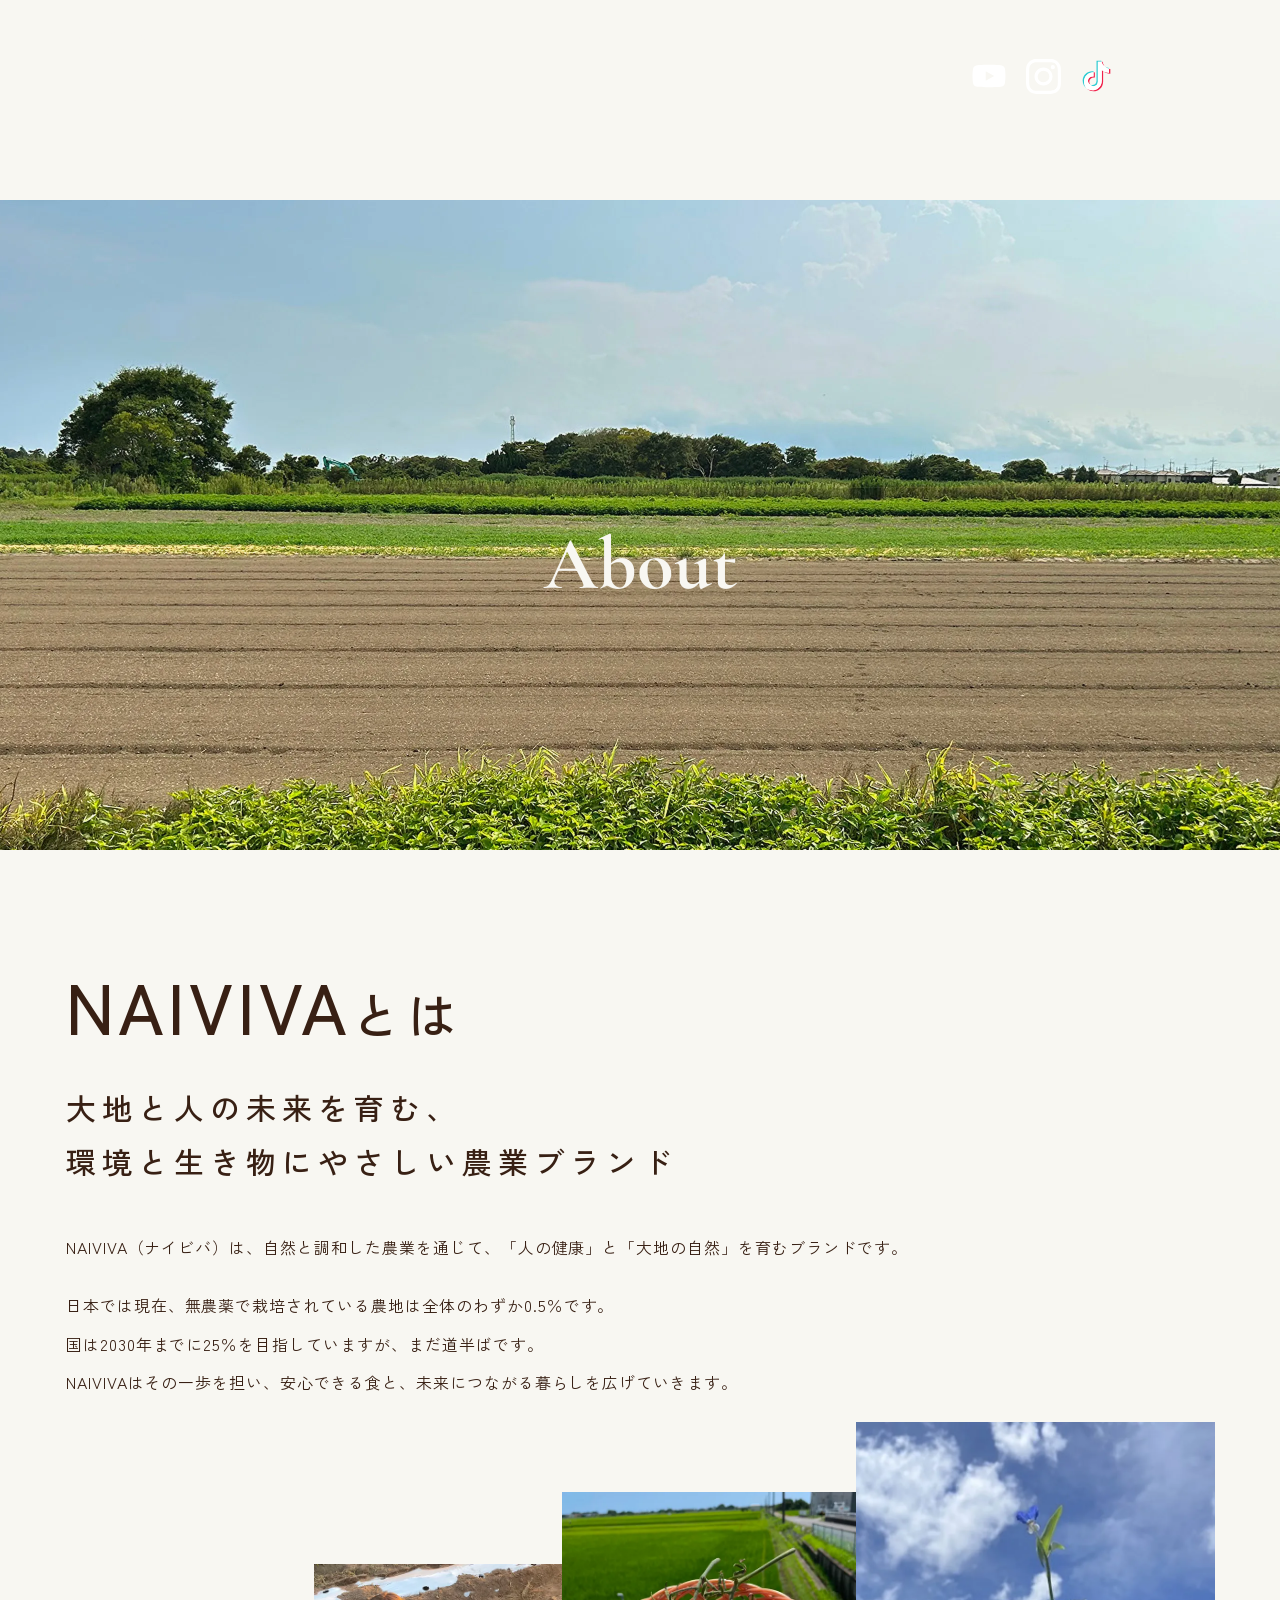
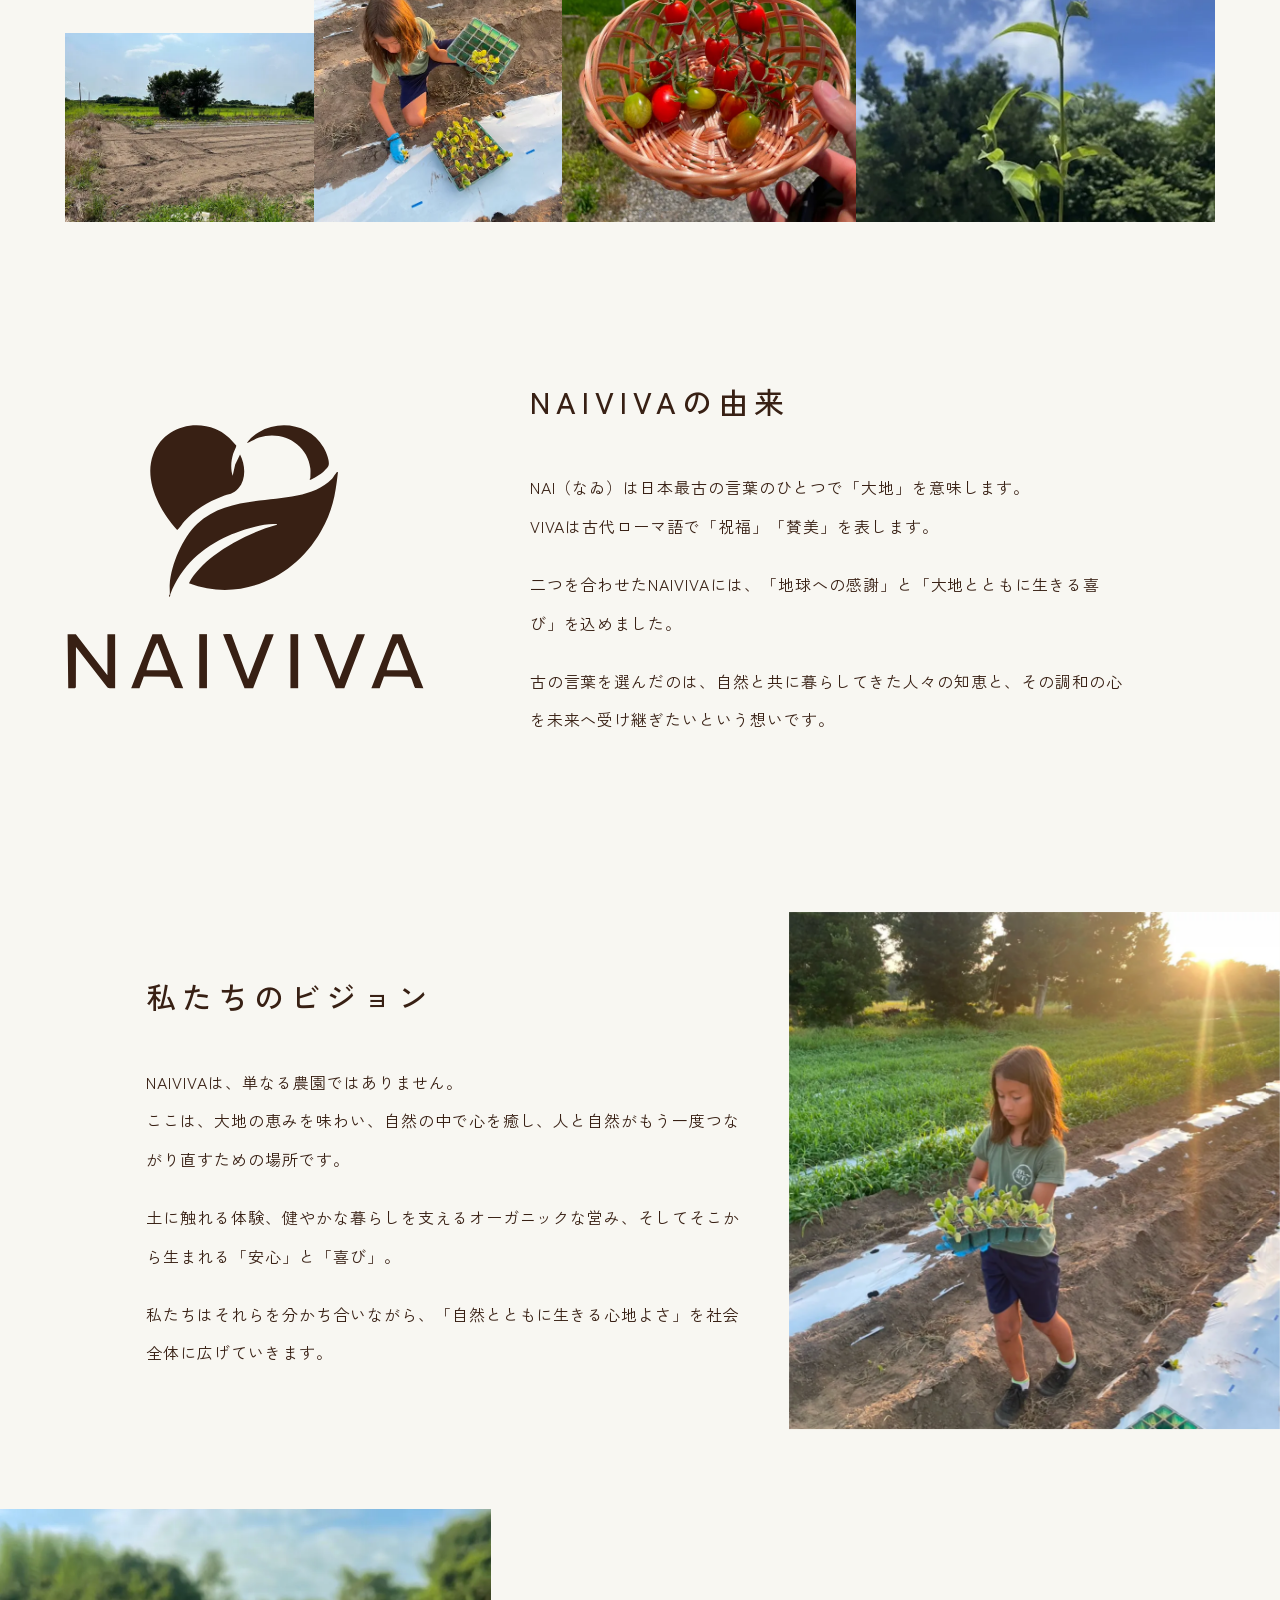
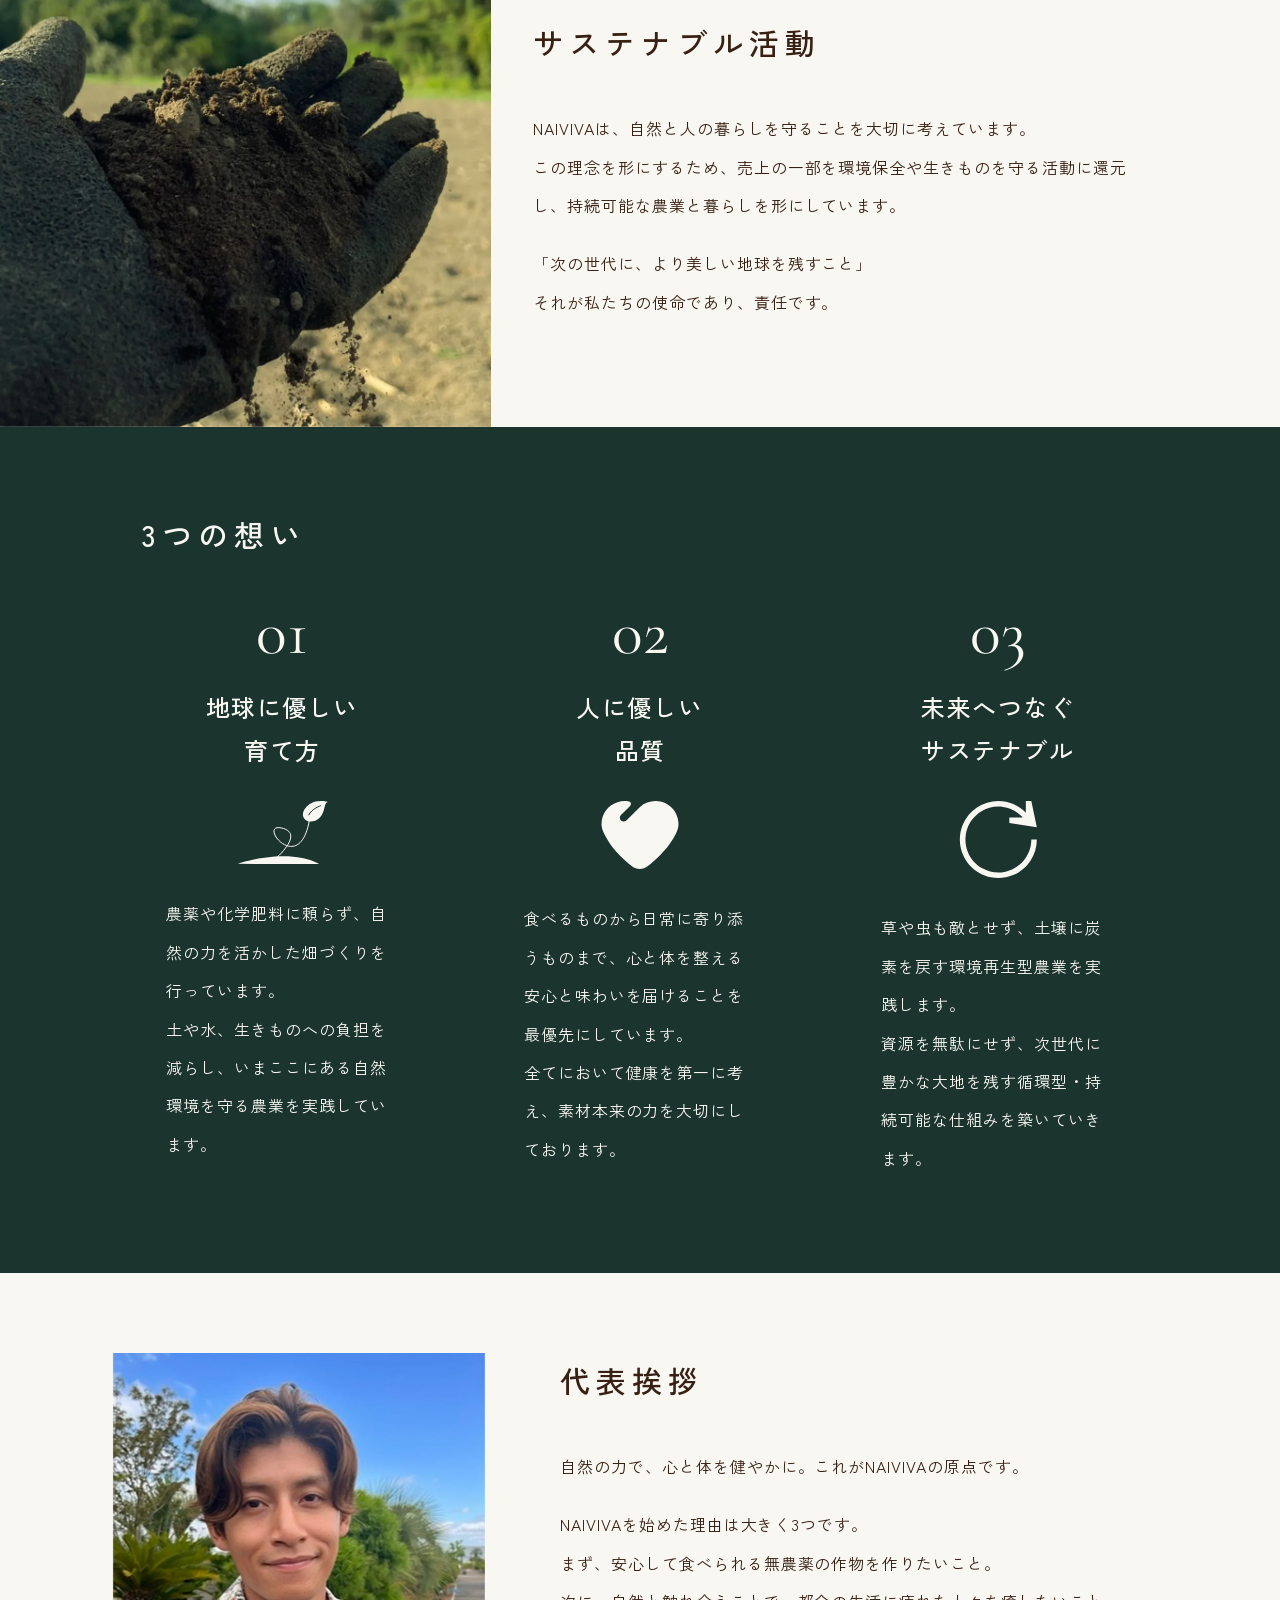
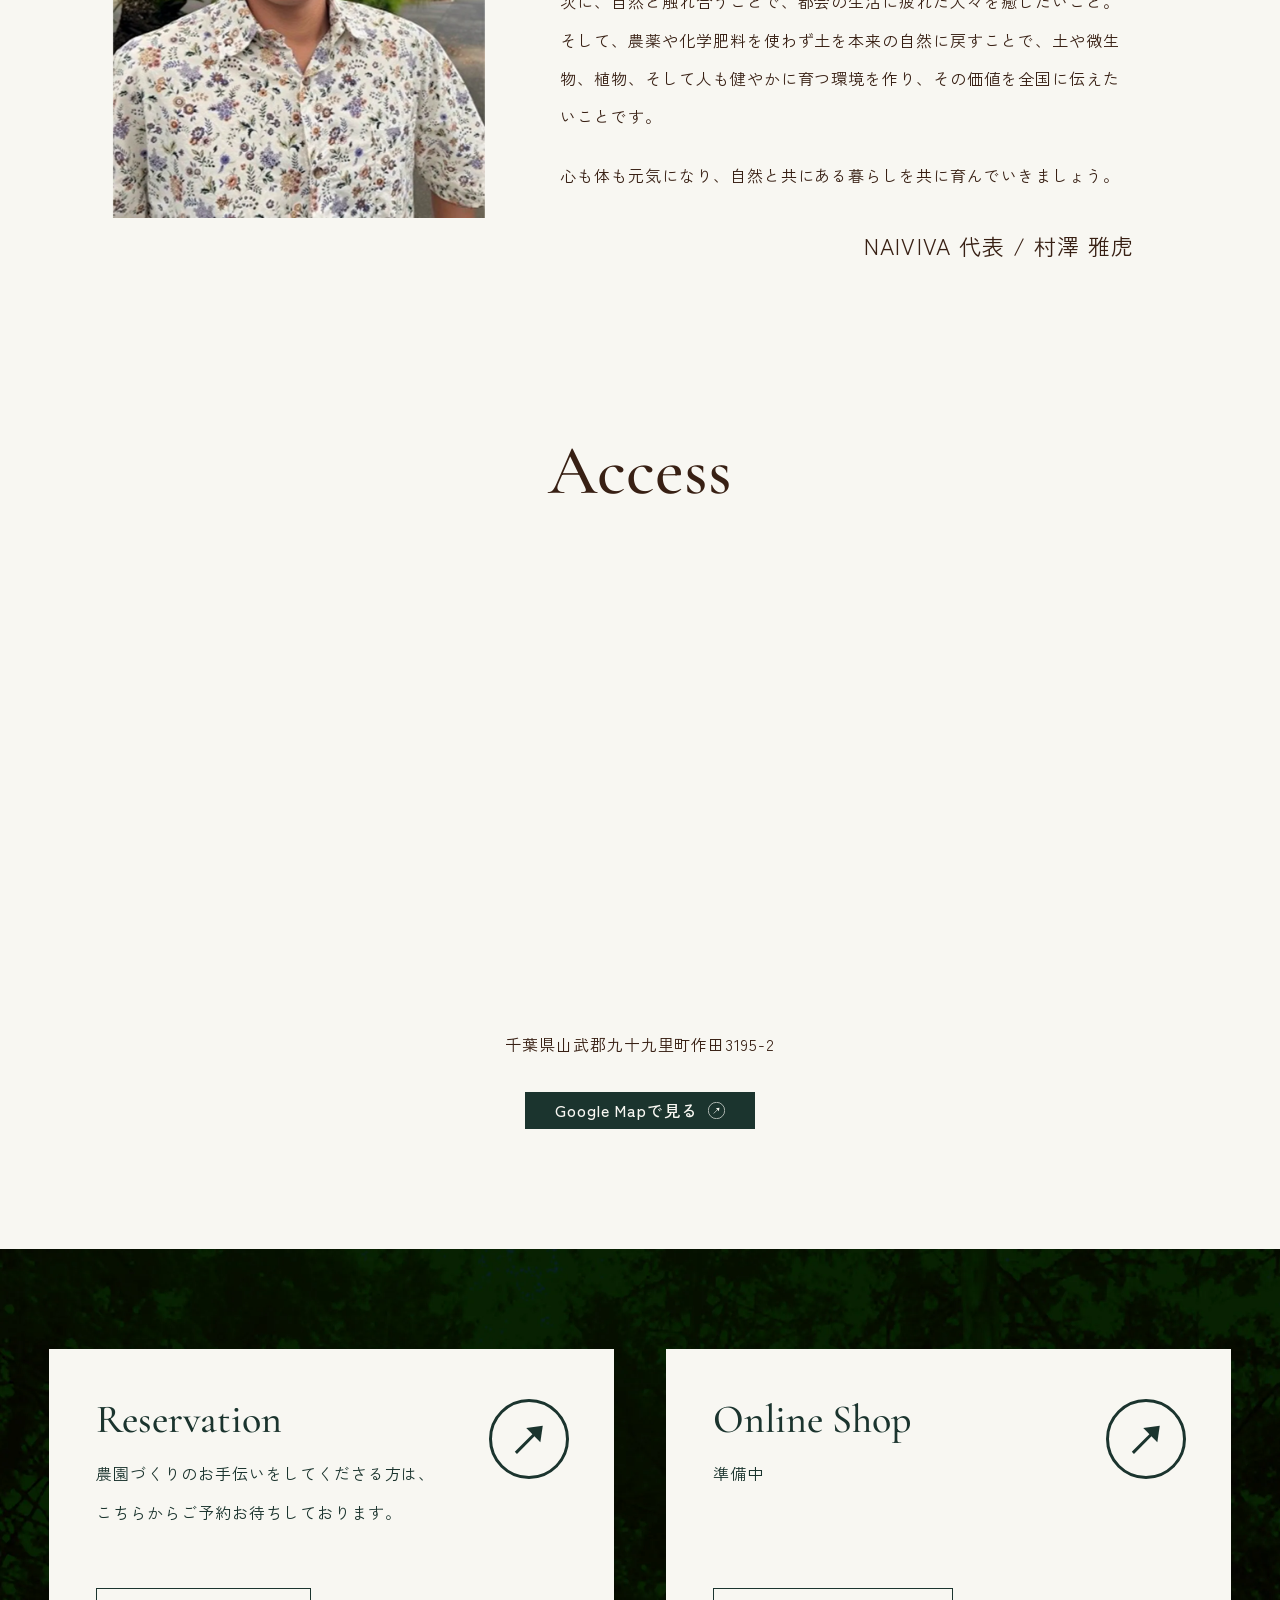
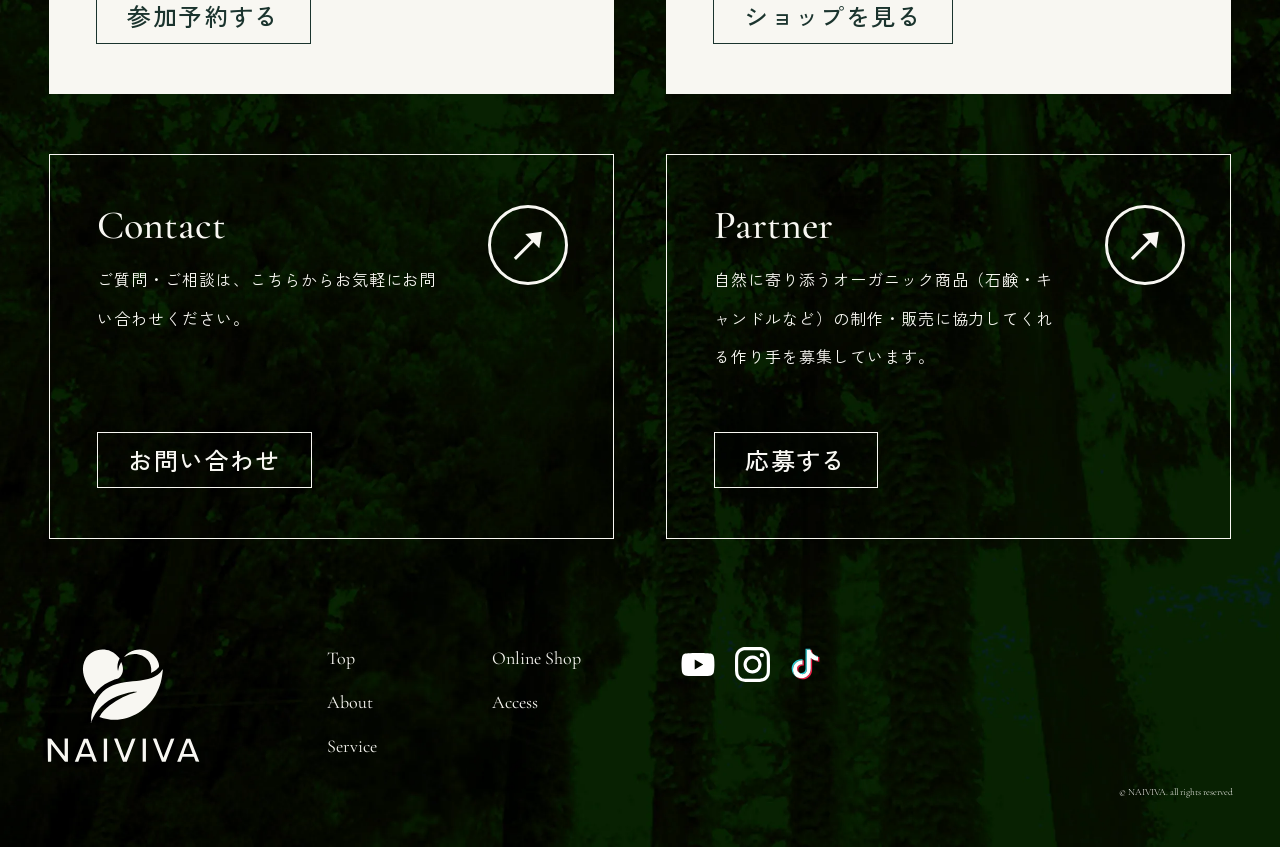
==== about.html @ ea020efd "Initial commit" ====
<!DOCTYPE html>
<html lang="ja">
  <head>
    <meta charset="UTF-8" />
    <meta name="viewport" content="width=device-width, initial-scale=1.0" />
    <meta
      name="description"
      content="NAIVIVA（ナイビバ）は、自然と調和した農業を通じて、「人の健康」と「大地の自然」を育むブランドです。日本では現在、無農薬で栽培されている農地は全体のわずか0.5％です。国は2030年までに25％を目指していますが、まだ道半ばです。NAIVIVAはその一歩を担い、安心できる食と、未来につながる暮らしを広げていきます。"
    />
    <!-- ogp -->
    <meta property="og:url" content="https://naiviva.com/about.html" />
    <meta property="og:type" content="website" />
    <meta
      property="og:title"
      content="About | NAIVIVA 公式サイト（ナイビバ）"
    />
    <meta
      property="og:description"
      content="NAIVIVA（ナイビバ）は、自然と調和した農業を通じて、「人の健康」と「大地の自然」を育むブランドです。日本では現在、無農薬で栽培されている農地は全体のわずか0.5％です。国は2030年までに25％を目指していますが、まだ道半ばです。NAIVIVAはその一歩を担い、安心できる食と、未来につながる暮らしを広げていきます。"
    />
    <meta property="og:site_name" content="NAIVIVA Official Site" />
    <!-- SNS投稿時に表示したい画像 -->
    <meta
      property="og:image"
      content="https://naiviva.com/assets/images/ogphoto.jpg"
    />
    <title>About | NAIVIVA 公式サイト（ナイビバ）</title>
    <!-- favicon -->
    <link rel="shortcut icon" href="./assets/images/favicon.ico" />
    <!-- iphone-favicon -->
    <link
      rel="apple-touch-icon"
      sizes="180x180"
      href="./assets/images/apple-touch-icon.png"
    />
    <!-- android-favicon -->
    <link
      rel="icon"
      type="image/png"
      href="./assets/images/android-chrome-256x256.png"
    />
    <!-- web font -->
    <link rel="preconnect" href="https://fonts.googleapis.com" />
    <link rel="preconnect" href="https://fonts.gstatic.com" crossorigin />
    <link
      href="https://fonts.googleapis.com/css2?family=Cormorant+Garamond:wght@300..700&family=Zen+Kaku+Gothic+New:wght@400;500&display=swap"
      rel="stylesheet"
    />

    <!-- css -->
    <link rel="stylesheet" href="./assets/css/sanitize.css" />
    <link rel="stylesheet" href="./assets/css/common.css" />
    <link rel="stylesheet" href="./assets/css/about.css" />
    <script src="./assets/js/main.js" defer></script>
  </head>
  <body class="wrap">
    <div id="container" class="container">
      <!-- Header -->
      <header class="header">
        <h1 class="header__logo">
          <a href="./index.html#container">
            <img
              class="header__logo--img"
              src="./assets/images/naiviva-logo-white.svg"
              alt="NAIVIVAロゴ"
            />
          </a>
        </h1>
        <div class="sns header__sns">
          <a
            href="https://youtube.com/@naiviva_99?si=sEiVEPv_ggrvvuse"
            target="_blank"
            ><img
              class="youtube"
              src="./assets/images/youtube-logo-white.svg"
              alt="YouTube"
          /></a>
          <a
            href="https://www.instagram.com/naiviva99?igsh=MWJoZzA3YzExa2hvZg%3D%3D&utm_source=qr"
            target="_blank"
            ><img
              class="instagram"
              src="./assets/images/instagram-logo-white.svg"
              alt="Instagram"
          /></a>
          <a
            href="https://www.tiktok.com/@naiviva99?_t=ZS-8zt7hDVAsSn&_r=1"
            target="_blank"
            ><img
              class="tiktok"
              src="./assets/images/tiktok-logo-white.svg"
              alt="TikTok"
          /></a>
        </div>
        <div class="menu-btn">
          <span class="menu-btn--before"></span>
          <span class="menu-btn--after"></span>
        </div>
        <!-- Header menu -->
        <div class="header__menu">
          <div class="header__menu-logo">
            <a href="./index.html#container">
              <img
                src="./assets/images/naiviva-word-logo-white.svg"
                alt="NAIVIVAロゴ"
              />
              <p class="header__menu-sub-topic">
                自然と暮らす<br />ライフスタイルをあなたに
              </p>
            </a>
          </div>
          <div class="header__menu-nav">
            <nav class="header__nav">
              <ul class="header__nav-list">
                <li class="header__nav-item">
                  <a href="./about.html">About</a>
                </li>
                <li class="header__nav-item">
                  <a href="./service.html">Service</a>
                </li>
                <li class="header__nav-item">
                  <a href="./index.html#shop">Online Shop</a>
                </li>
                <!-- ↓ 下記は後日追加される予定 -->
                <!-- <li class="header__nav-item">
                  <a href="./stay.html">Stay</a>
                </li> -->
                <!-- <li class="header__nav-item">
                  <a href="./faq.html">Q&A</a>
                </li> -->
                <li class="header__nav-item">
                  <a href="./index.html#access">Access</a>
                </li>
              </ul>
              <ul class="header__nav-list--ja">
                <li class="header__nav-item-ja">
                  <a href="https://lin.ee/Ran6rtq" target="_blank"
                    >参加予約する</a
                  >
                </li>
                <li class="header__nav-item-ja">
                  <a href="https://naiviva.stores.jp" target="_blank"
                    >ショップを見る</a
                  >
                </li>
                <li class="header__nav-item-ja">
                  <a href="https://lin.ee/Ran6rtq" target="_blank"
                    >お問い合わせ</a
                  >
                </li>
              </ul>
            </nav>
            <div class="sns">
              <a
                href="https://youtube.com/@naiviva_99?si=sEiVEPv_ggrvvuse"
                target="_blank"
                ><img
                  class="youtube"
                  src="./assets/images/youtube-logo-white.svg"
                  alt="YouTube"
              /></a>
              <a
                href="https://www.instagram.com/naiviva99?igsh=MWJoZzA3YzExa2hvZg%3D%3D&utm_source=qr"
                target="_blank"
                ><img
                  class="instagram"
                  src="./assets/images/instagram-logo-white.svg"
                  alt="Instagram"
              /></a>
              <a
                href="https://www.tiktok.com/@naiviva99?_t=ZS-8zt7hDVAsSn&_r=1"
                target="_blank"
                ><img
                  class="tiktok"
                  src="./assets/images/tiktok-logo-white.svg"
                  alt="TikTok"
              /></a>
            </div>
          </div>
        </div>
      </header>
      <main class="main">
        <article class="article">
          <!-- Page Hero -->
          <div class="page-hero page-hero--about">
            <p class="page-hero__topic">About</p>
          </div>
          <!-- About Naiviva -->
          <div class="about--naiviva">
            <h2 class="about__topic">
              <span class="palt">NAIVIVA</span
              ><span class="about__topic--ja">とは</span>
            </h2>
            <h3 class="about__sub-topic">
              大地と人の未来を育む、<br />環境と生き物に<br
                class="br--sp"
              />やさしい農業ブランド
            </h3>
            <div class="section__description-group">
              <p class="section__description">
                NAIVIVA（ナイビバ）は、自然と調和した農業を通じて、「人の健康」と「大地の自然」を育むブランドです。
              </p>
              <p class="section__description">
                日本では現在、無農薬で栽培されている農地は全体のわずか0.5％です。<br />国は2030年までに25％を目指していますが、まだ道半ばです。<br />NAIVIVAはその一歩を担い、安心できる食と、未来につながる暮らしを広げていきます。
              </p>
            </div>
            <div class="about__picture-list fadein">
              <img
                class="about__picture-item03 about__picture--fade"
                src="./assets/images/about03.webp"
                alt=""
              />
              <img
                class="about__picture-item04 about__picture--fade"
                src="./assets/images/about04.webp"
                alt=""
              />
              <img
                class="about__picture-item01 about__picture--fade"
                src="./assets/images/about01.webp"
                alt=""
              />

              <img
                class="about__picture-item02 about__picture--fade"
                src="./assets/images/about02.webp"
                alt=""
              />
            </div>
          </div>
          <div class="about__content-box-group">
            <!-- Origin -->
            <div class="about__content-box">
              <div class="about__content-image--origin">
                <img
                  src="./assets/images/naiviva-logo-black.svg"
                  alt="NAIVIVAの由来"
                />
              </div>
              <div class="about__content">
                <h3 class="about__sub-topic">NAIVIVAの由来</h3>
                <div class="section__description-group">
                  <p class="section__description">
                    NAI（なゐ）は日本最古の言葉のひとつで「大地」を意味します。<br />VIVAは古代ローマ語で「祝福」「賛美」を表します。
                  </p>
                  <p class="section__description">
                    二つを合わせたNAIVIVAには、「地球への感謝」と「大地とともに生きる喜び」を込めました。
                  </p>
                  <p class="section__description">
                    古の言葉を選んだのは、自然と共に暮らしてきた人々の知恵と、その調和の心を未来へ受け継ぎたいという想いです。
                  </p>
                </div>
              </div>
            </div>
            <!-- Vision -->
            <div class="about__content-box--reverse">
              <div class="about__content-image fadein--rtl">
                <picture>
                  <source
                    media="(max-width: 768px)"
                    srcset="./assets/images/about-vision-sp.webp"
                  />
                  <img
                    src="./assets/images/about-vision-pc.webp"
                    alt="私たちのビジョン"
                  />
                </picture>
              </div>
              <div class="about__content">
                <h3 class="about__sub-topic">私たちのビジョン</h3>
                <div class="section__description-group">
                  <p class="section__description">
                    NAIVIVAは、単なる農園ではありません。<br />ここは、大地の恵みを味わい、自然の中で心を癒し、人と自然がもう一度つながり直すための場所です。
                  </p>
                  <p class="section__description">
                    土に触れる体験、健やかな暮らしを支えるオーガニックな営み、そしてそこから生まれる「安心」と「喜び」。
                  </p>
                  <p class="section__description">
                    私たちはそれらを分かち合いながら、「自然とともに生きる心地よさ」を社会全体に広げていきます。
                  </p>
                </div>
              </div>
            </div>
            <!-- Sustainable -->
            <div class="about__content-box">
              <div class="about__content-image fadein--ltr">
                <picture>
                  <source
                    media="(max-width: 768px)"
                    srcset="./assets/images/about-sustainable-sp.webp"
                  />
                  <img
                    src="./assets/images/about-sustainable-pc.webp"
                    alt="サステナブル活動"
                  />
                </picture>
              </div>
              <div class="about__content">
                <h3 class="about__sub-topic">サステナブル活動</h3>
                <div class="section__description-group">
                  <p class="section__description">
                    NAIVIVAは、自然と人の暮らしを守ることを大切に考えています。<br />この理念を形にするため、売上の一部を環境保全や生きものを守る活動に還元し、持続可能な農業と暮らしを形にしています。
                  </p>
                  <p class="section__description">
                    「次の世代に、より美しい地球を残すこと」<br />それが私たちの使命であり、責任です。
                  </p>
                </div>
              </div>
            </div>
          </div>
          <!-- Three Thought -->
          <div class="about__thought">
            <h3 class="about__sub-topic">3つの想い</h3>
            <ul class="about__thought-list">
              <li class="about__thought-content fadein">
                <h4 class="about__thought-num">01</h4>
                <p class="about__thought-topic">地球に優しい<br />育て方</p>
                <img src="./assets/images/about-thought01.svg" alt="" />
                <div class="section__description-group">
                  <p class="section__description">
                    農薬や化学肥料に頼らず、自然の力を活かした畑づくりを行っています。<br />土や水、生きものへの負担を減らし、いまここにある自然環境を守る農業を実践しています。
                  </p>
                </div>
              </li>
              <li class="about__thought-content fadein">
                <h4 class="about__thought-num">02</h4>
                <p class="about__thought-topic">人に優しい<br />品質</p>
                <img src="./assets/images/about-thought02.svg" alt="" />
                <div class="section__description-group">
                  <p class="section__description">
                    食べるものから日常に寄り添うものまで、心と体を整える安心と味わいを届けることを最優先にしています。<br />全てにおいて健康を第一に考え、素材本来の力を大切にしております。
                  </p>
                </div>
              </li>
              <li class="about__thought-content fadein">
                <h4 class="about__thought-num">03</h4>
                <p class="about__thought-topic">
                  未来へつなぐ<br />サステナブル
                </p>
                <img src="./assets/images/about-thought03.svg" alt="" />
                <div class="section__description-group">
                  <p class="section__description">
                    草や虫も敵とせず、土壌に炭素を戻す環境再生型農業を実践します。<br />資源を無駄にせず、次世代に豊かな大地を残す循環型・持続可能な仕組みを築いていきます。
                  </p>
                </div>
              </li>
            </ul>
          </div>
          <!-- Message -->
          <div class="about__message">
            <div class="about__content-image--message fadein">
              <img
                src="./assets/images/about-message01.webp"
                alt="代表の挨拶"
              />
            </div>
            <div class="about__content fadein">
              <h3 class="about__sub-topic">代表挨拶</h3>
              <div class="section__description-group">
                <p class="section__description">
                  自然の力で、心と体を健やかに。これがNAIVIVAの原点です。
                </p>
                <p class="section__description">
                  NAIVIVAを始めた理由は大きく3つです。<br />まず、安心して食べられる無農薬の作物を作りたいこと。<br />次に、自然と触れ合うことで、都会の生活に疲れた人々を癒したいこと。<br />そして、農薬や化学肥料を使わず土を本来の自然に戻すことで、土や微生物、植物、そして人も健やかに育つ環境を作り、その価値を全国に伝えたいことです。
                </p>
                <p class="section__description">
                  心も体も元気になり、自然と共にある暮らしを共に育んでいきましょう。
                </p>
              </div>
              <p class="about__message--name">NAIVIVA 代表 / 村澤 雅虎</p>
            </div>
          </div>
        </article>
      </main>
      <!-- Footer -->
      <footer class="section--footer">
        <!-- Access -->
        <section id="access" class="section section--access">
          <h2 class="section__topic access__topic">Access</h2>
          <!-- GoogleMapのURL -->
          <div class="access__feature">
            <iframe
              class="map"
              src="https://www.google.com/maps/embed?pb=!1m17!1m12!1m3!1d3245.973892275884!2d140.44482127578203!3d35.55434697262846!2m3!1f0!2f0!3f0!3m2!1i1024!2i768!4f13.1!3m2!1m1!2zMzXCsDMzJzE1LjciTiAxNDDCsDI2JzUwLjYiRQ!5e0!3m2!1sja!2sjp!4v1758899732726!5m2!1sja!2sjp"
              style="border: 0"
              allowfullscreen=""
              loading="lazy"
              referrerpolicy="no-referrer-when-downgrade"
            ></iframe>
            <p class="address">千葉県山武郡九十九里町作田3195-2</p>
            <a
              href="https://maps.app.goo.gl/vRLjEVonvgdHXWAR7"
              target="_blank"
              class="btn--small btn__primary"
              >Google Mapで見る</a
            >
          </div>
        </section>
        <!-- Footer -->
        <div class="footer">
          <div class="footer__upper">
            <div class="footer-box">
              <!-- Reservation -->
              <a
                href="https://lin.ee/Ran6rtq"
                target="_blank"
                id="footer__reservation"
                class="footer-box--white"
              >
                <div class="footer-box__feature footer-box__feature--upper">
                  <div class="footer-box-txt">
                    <h2 class="footer-box__topic">Reservation</h2>
                    <p class="footer-box__description">
                      農園づくりのお手伝いをしてくださる方は、こちらからご予約お待ちしております。
                    </p>
                  </div>
                  <p class="footer-box__link--green">参加予約する</p>
                </div>
                <img
                  class="btn--footer"
                  src="./assets/images/btn-arrow-green.svg"
                  alt=""
                />
              </a>
              <!-- Online Shop -->
              <a
                href="https://naiviva.stores.jp"
                target="_blank"
                id="footer__shop"
                class="footer-box--white"
              >
                <div class="footer-box__feature footer-box__feature--upper">
                  <div class="footer-box-txt">
                    <h2 class="footer-box__topic">Online Shop</h2>
                    <p class="footer-box__description">準備中</p>
                  </div>
                  <p class="footer-box__link--green">ショップを見る</p>
                </div>
                <img
                  class="btn--footer"
                  src="./assets/images/btn-arrow-green.svg"
                  alt=""
                />
              </a>
            </div>
            <div class="footer-box">
              <!-- Contact -->
              <a
                href="https://lin.ee/Ran6rtq"
                target="_blank"
                id="footer__contact"
                class="footer-box--green"
              >
                <div class="footer-box__feature footer-box__feature--lower">
                  <div class="footer-box-txt">
                    <h2 class="footer-box__topic">Contact</h2>
                    <p class="footer-box__description">
                      ご質問・ご相談は、こちらからお気軽にお問い合わせください。
                    </p>
                  </div>
                  <p class="footer-box__link--white">お問い合わせ</p>
                </div>
                <img
                  class="btn--footer"
                  src="./assets/images/btn-arrow-yellow.svg"
                  alt=""
                />
              </a>
              <!-- Partner -->
              <a
                href="https://lin.ee/Ran6rtq"
                target="_blank"
                id="footer__partner"
                class="footer-box--green"
              >
                <div class="footer-box__feature footer-box__feature--lower">
                  <div class="footer-box-txt">
                    <h2 class="footer-box__topic">Partner</h2>
                    <p class="footer-box__description">
                      自然に寄り添うオーガニック商品（石鹸・キャンドルなど）の制作・販売に協力してくれる作り手を募集しています。
                    </p>
                  </div>
                  <p class="footer-box__link--white">応募する</p>
                </div>
                <img
                  class="btn--footer"
                  src="./assets/images/btn-arrow-yellow.svg"
                  alt=""
                />
              </a>
            </div>
          </div>
          <div class="footer__lower">
            <div class="footer__lower--left">
              <h2 class="footer__logo">
                <a href="./index.html#container">
                  <img
                    src="./assets/images/naiviva-logo-white.svg"
                    alt="NAIVIVAロゴ"
                  />
                </a>
              </h2>
              <div class="footer__feature">
                <div class="footer__nav">
                  <div class="footer__nav-list">
                    <a href="./index.html">Top</a>
                    <a href="./about.html">About</a>
                    <a href="./service.html">Service</a>
                  </div>
                  <div class="footer__nav-list">
                    <a href="./index.html#shop">Online Shop</a>
                    <!-- <a href="./stay.html">Stay</a> -->
                    <!-- <a href="./faq.html">Q&A</a> -->
                    <a href="#access">Access</a>
                  </div>
                </div>
                <div class="sns sns--footer">
                  <a
                    href="https://youtube.com/@naiviva_99?si=sEiVEPv_ggrvvuse"
                    target="_blank"
                    ><img
                      class="youtube"
                      src="./assets/images/youtube-logo-white.svg"
                      alt="YouTube"
                  /></a>
                  <a
                    href="https://www.instagram.com/naiviva99?igsh=MWJoZzA3YzExa2hvZg%3D%3D&utm_source=qr"
                    target="_blank"
                    ><img
                      class="instagram"
                      src="./assets/images/instagram-logo-white.svg"
                      alt="Instagram"
                  /></a>
                  <a
                    href="https://www.tiktok.com/@naiviva99?_t=ZS-8zt7hDVAsSn&_r=1"
                    target="_blank"
                    ><img
                      class="tiktok"
                      src="./assets/images/tiktok-logo-white.svg"
                      alt="TikTok"
                  /></a>
                </div>
              </div>
            </div>
            <div class="small">
              <small>&copy; NAIVIVA. all rights reserved</small>
            </div>
          </div>
        </div>
      </footer>
    </div>
  </body>
</html>
---- assets/css/sanitize.css ----
/* Document
 * ========================================================================== */

/**
 * Add border box sizing in all browsers (opinionated).
 */

*,
::before,
::after {
  box-sizing: border-box;
}

/**
 * 1. Add text decoration inheritance in all browsers (opinionated).
 * 2. Add vertical alignment inheritance in all browsers (opinionated).
 */

::before,
::after {
  text-decoration: inherit; /* 1 */
  vertical-align: inherit; /* 2 */
}

/**
 * 1. Use the default cursor in all browsers (opinionated).
 * 2. Change the line height in all browsers (opinionated).
 * 3. Use a 4-space tab width in all browsers (opinionated).
 * 4. Remove the grey highlight on links in iOS (opinionated).
 * 5. Prevent adjustments of font size after orientation changes in
 *    IE on Windows Phone and in iOS.
 * 6. Breaks words to prevent overflow in all browsers (opinionated).
 */

html {
  cursor: default; /* 1 */
  line-height: 1.5; /* 2 */
  -moz-tab-size: 4; /* 3 */
  tab-size: 4; /* 3 */
  -webkit-tap-highlight-color: transparent /* 4 */;
  -ms-text-size-adjust: 100%; /* 5 */
  -webkit-text-size-adjust: 100%; /* 5 */
  word-break: break-word; /* 6 */
}

/* Sections
 * ========================================================================== */

/**
 * Remove the margin in all browsers (opinionated).
 */

body {
  margin: 0;
}

/**
 * Correct the font size and margin on `h1` elements within `section` and
 * `article` contexts in Chrome, Edge, Firefox, and Safari.
 */

h1 {
  font-size: 2em;
  margin: 0.67em 0;
}

/* Grouping content
 * ========================================================================== */

/**
 * Remove the margin on nested lists in Chrome, Edge, IE, and Safari.
 */

dl dl,
dl ol,
dl ul,
ol dl,
ul dl {
  margin: 0;
}

/**
 * Remove the margin on nested lists in Edge 18- and IE.
 */

ol ol,
ol ul,
ul ol,
ul ul {
  margin: 0;
}

/**
 * 1. Add the correct sizing in Firefox.
 * 2. Show the overflow in Edge 18- and IE.
 */

hr {
  height: 0; /* 1 */
  overflow: visible; /* 2 */
}

/**
 * Add the correct display in IE.
 */

main {
  display: block;
}

/**
 * Remove the list style on navigation lists in all browsers (opinionated).
 */

nav ol,
nav ul {
  list-style: none;
  padding: 0;
}

/**
 * 1. Correct the inheritance and scaling of font size in all browsers.
 * 2. Correct the odd `em` font sizing in all browsers.
 */

pre {
  font-family: monospace, monospace; /* 1 */
  font-size: 1em; /* 2 */
}

/* Text-level semantics
 * ========================================================================== */

/**
 * Remove the gray background on active links in IE 10.
 */

a {
  background-color: transparent;
}

/**
 * Add the correct text decoration in Edge 18-, IE, and Safari.
 */

abbr[title] {
  text-decoration: underline;
  text-decoration: underline dotted;
}

/**
 * Add the correct font weight in Chrome, Edge, and Safari.
 */

b,
strong {
  font-weight: bolder;
}

/**
 * 1. Correct the inheritance and scaling of font size in all browsers.
 * 2. Correct the odd `em` font sizing in all browsers.
 */

code,
kbd,
samp {
  font-family: monospace, monospace; /* 1 */
  font-size: 1em; /* 2 */
}

/**
 * Add the correct font size in all browsers.
 */

small {
  font-size: 80%;
}

/* Embedded content
 * ========================================================================== */

/*
 * Change the alignment on media elements in all browsers (opinionated).
 */

audio,
canvas,
iframe,
img,
svg,
video {
  vertical-align: middle;
}

/**
 * Add the correct display in IE 9-.
 */

audio,
video {
  display: inline-block;
}

/**
 * Add the correct display in iOS 4-7.
 */

audio:not([controls]) {
  display: none;
  height: 0;
}

/**
 * Remove the border on iframes in all browsers (opinionated).
 */

iframe {
  border-style: none;
}

/**
 * Remove the border on images within links in IE 10-.
 */

img {
  border-style: none;
}

/**
 * Change the fill color to match the text color in all browsers (opinionated).
 */

svg:not([fill]) {
  fill: currentColor;
}

/**
 * Hide the overflow in IE.
 */

svg:not(:root) {
  overflow: hidden;
}

/* Tabular data
 * ========================================================================== */

/**
 * Collapse border spacing in all browsers (opinionated).
 */

table {
  border-collapse: collapse;
}

/* Forms
 * ========================================================================== */

/**
 * Remove the margin on controls in Safari.
 */

button,
input,
select {
  margin: 0;
}

/**
 * 1. Show the overflow in IE.
 * 2. Remove the inheritance of text transform in Edge 18-, Firefox, and IE.
 */

button {
  overflow: visible; /* 1 */
  text-transform: none; /* 2 */
}

/**
 * Correct the inability to style buttons in iOS and Safari.
 */

button,
[type="button"],
[type="reset"],
[type="submit"] {
  -webkit-appearance: button;
}

/**
 * 1. Change the inconsistent appearance in all browsers (opinionated).
 * 2. Correct the padding in Firefox.
 */

fieldset {
  border: 1px solid #a0a0a0; /* 1 */
  padding: 0.35em 0.75em 0.625em; /* 2 */
}

/**
 * Show the overflow in Edge 18- and IE.
 */

input {
  overflow: visible;
}

/**
 * 1. Correct the text wrapping in Edge 18- and IE.
 * 2. Correct the color inheritance from `fieldset` elements in IE.
 */

legend {
  color: inherit; /* 2 */
  display: table; /* 1 */
  max-width: 100%; /* 1 */
  white-space: normal; /* 1 */
}

/**
 * 1. Add the correct display in Edge 18- and IE.
 * 2. Add the correct vertical alignment in Chrome, Edge, and Firefox.
 */

progress {
  display: inline-block; /* 1 */
  vertical-align: baseline; /* 2 */
}

/**
 * Remove the inheritance of text transform in Firefox.
 */

select {
  text-transform: none;
}

/**
 * 1. Remove the margin in Firefox and Safari.
 * 2. Remove the default vertical scrollbar in IE.
 * 3. Change the resize direction in all browsers (opinionated).
 */

textarea {
  margin: 0; /* 1 */
  overflow: auto; /* 2 */
  resize: vertical; /* 3 */
}

/**
 * Remove the padding in IE 10-.
 */

[type="checkbox"],
[type="radio"] {
  padding: 0;
}

/**
 * 1. Correct the odd appearance in Chrome, Edge, and Safari.
 * 2. Correct the outline style in Safari.
 */

[type="search"] {
  -webkit-appearance: textfield; /* 1 */
  outline-offset: -2px; /* 2 */
}

/**
 * Correct the cursor style of increment and decrement buttons in Safari.
 */

::-webkit-inner-spin-button,
::-webkit-outer-spin-button {
  height: auto;
}

/**
 * Correct the text style of placeholders in Chrome, Edge, and Safari.
 */

::-webkit-input-placeholder {
  color: inherit;
  opacity: 0.54;
}

/**
 * Remove the inner padding in Chrome, Edge, and Safari on macOS.
 */

::-webkit-search-decoration {
  -webkit-appearance: none;
}

/**
 * 1. Correct the inability to style upload buttons in iOS and Safari.
 * 2. Change font properties to `inherit` in Safari.
 */

::-webkit-file-upload-button {
  -webkit-appearance: button; /* 1 */
  font: inherit; /* 2 */
}

/**
 * Remove the inner border and padding of focus outlines in Firefox.
 */

::-moz-focus-inner {
  border-style: none;
  padding: 0;
}

/**
 * Restore the focus outline styles unset by the previous rule in Firefox.
 */

:-moz-focusring {
  outline: 1px dotted ButtonText;
}

/**
 * Remove the additional :invalid styles in Firefox.
 */

:-moz-ui-invalid {
  box-shadow: none;
}

/* Interactive
 * ========================================================================== */

/*
 * Add the correct display in Edge 18- and IE.
 */

details {
  display: block;
}

/*
 * Add the correct styles in Edge 18-, IE, and Safari.
 */

dialog {
  background-color: white;
  border: solid;
  color: black;
  display: block;
  height: -moz-fit-content;
  height: -webkit-fit-content;
  height: fit-content;
  left: 0;
  margin: auto;
  padding: 1em;
  position: absolute;
  right: 0;
  width: -moz-fit-content;
  width: -webkit-fit-content;
  width: fit-content;
}

dialog:not([open]) {
  display: none;
}

/*
 * Add the correct display in all browsers.
 */

summary {
  display: list-item;
}

/* Scripting
 * ========================================================================== */

/**
 * Add the correct display in IE 9-.
 */

canvas {
  display: inline-block;
}

/**
 * Add the correct display in IE.
 */

template {
  display: none;
}

/* User interaction
 * ========================================================================== */

/*
 * 1. Remove the tapping delay in IE 10.
 * 2. Remove the tapping delay on clickable elements
      in all browsers (opinionated).
 */

a,
area,
button,
input,
label,
select,
summary,
textarea,
[tabindex] {
  -ms-touch-action: manipulation; /* 1 */
  touch-action: manipulation; /* 2 */
}

/**
 * Add the correct display in IE 10-.
 */

[hidden] {
  display: none;
}

/* Accessibility
 * ========================================================================== */

/**
 * Change the cursor on busy elements in all browsers (opinionated).
 */

[aria-busy="true"] {
  cursor: progress;
}

/*
 * Change the cursor on control elements in all browsers (opinionated).
 */

[aria-controls] {
  cursor: pointer;
}

/*
 * Change the cursor on disabled, not-editable, or otherwise
 * inoperable elements in all browsers (opinionated).
 */

[aria-disabled="true"],
[disabled] {
  cursor: not-allowed;
}

/*
 * Change the display on visually hidden accessible elements
 * in all browsers (opinionated).
 */

[aria-hidden="false"][hidden] {
  display: initial;
}

[aria-hidden="false"][hidden]:not(:focus) {
  clip: rect(0, 0, 0, 0);
  position: absolute;
}
---- assets/css/common.css ----
@charset "utf-8";

:root {
  --font-family-en: "Cormorant Garamond", serif;
  --font-family-ja: "Zen Kaku Gothic New", sans-serif;

  --color-primary: #382014;
  --color-secondary: #f8f7f2;
  --color-tertiary: #1b342e;
  --background-primary: #f8f7f2;
  --background-secondary: #1b342e;
  --point-primary: #1b342e;
  --point-secondary: #f8f7f2;

  --width-section-pc: 3.6747%;
  --height-section-pc: 180px;

  --width-section-sp: 5.12%;
  --height-section-sp: 80px;
}

html {
  font-size: 62.5%;
  scroll-behavior: smooth;
}
body {
  font-family: var(--font-family-ja, "Zen Kaku Gothic New", sans-serif);
  font-weight: 400;
  font-style: normal;
  color: var(--color-primary, #3f2314);
  background-color: var(--background-primary, #fffdfb);
  line-height: 1.5;
  font-size: 1.6rem;
}
a {
  text-decoration: none;
  color: var(--color-secondary);
}
li {
  list-style: none;
}
.wrap {
  animation: fadein 3s forwards;
}
@keyframes fadein {
  0% {
    opacity: 0.5;
  }
  100% {
    opacity: 1;
  }
}
.br--sp {
  display: none;
}
.br--pc {
}

/* 文字詰め */
.palt {
  font-feature-settings: "palt";
}

@media screen and (max-width: 768px) {
  body {
    font-size: 1.3rem;
  }
  .br--sp {
    display: inline;
  }
  .br--pc {
    display: none;
  }
}

/* 
sns
*/
.sns {
  display: flex;
  align-items: center;
  gap: 12px;
}
.sns .youtube {
  width: 50px;
  transition: transform 0.5s ease;
}
.sns .instagram {
  width: 35px;
  transition: transform 0.5s ease;
}
.sns .tiktok {
  width: 47px;
  transition: transform 0.5s ease;
}
.sns .youtube:hover,
.sns .instagram:hover,
.sns .tiktok:hover {
  opacity: 0.7;
  transition: opacity 0.5s ease;
}
@media screen and (max-width: 768px) {
  .sns {
    gap: 10px;
  }
  .sns .youtube {
    width: 25px;
  }
  .sns .instagram {
    width: 18px;
    margin-top: -3px;
  }
  .sns .tiktok {
    width: 22px;
  }
}

/* 
slider
*/
.slide-ltr {
}
.slide-rtl {
}
.slide-ttb {
}
.slide-btt {
}

.swiper.swiper--experience {
  /*スライダーの幅と高さを調整*/
  width: 100%;
  height: 160px;
  margin-top: 40px;
}
.swiper-wrapper.swiper-wrapper--experience {
  transition-timing-function: linear;

  margin: 0;
  padding: 0;
}
.swiper-slide.swiper-slide--experience {
  /*スライド要素の幅と高さを調整*/
  width: auto;
  height: 160px;
  margin-left: 2.94%;
}

.swiper.swiper--shop {
  /*スライダーの幅と高さを調整*/
  /* margin-top: 40px; */
  margin: 0;
}

@media screen and (max-width: 768px) {
  .swiper.swiper--experience {
    /*スライダーの幅と高さを調整*/
    margin-top: 20px;
  }
  .swiper-wrapper.swiper-wrapper--experience {
  }
  .swiper-slide.swiper-slide--experience {
    /*スライド要素の幅と高さを調整*/
    margin-left: 5.12%;
  }
}

/* 
common
*/
.main {
}
.article {
}
.section {
  margin-top: var(--height-section-pc);
}
.section__topic {
  font-family: var(--font-family-en);
  font-size: 7rem;
  font-weight: 500;
  line-height: 1;
  margin: 0;
}
.section__sub-topic {
  font-size: 3rem;
  font-weight: 500;
  line-height: 1.8;
  letter-spacing: 0.2em;
  margin: 40px 0 0;
}
.section__description {
  line-height: 2.4;
  letter-spacing: 0.06em;
  margin: 0;
}
.section__description-group {
  display: flex;
  flex-direction: column;
  gap: 20px;
}

.fv__sub-title {
  color: var(--color-secondary);
  font-size: 3.4rem;
  font-weight: 500;
  line-height: 1.3;
  letter-spacing: 0.2em;
}

.btn--big,
.btn--small {
  font-family: var(--font-family-ja);
  border: none;
  display: inline-block;
  text-align: center;
  vertical-align: top;
  font-weight: 500;
  line-height: 1;
}
.btn--big {
  font-size: 2rem;
  padding: 15px 30px;
}
.btn--small {
  font-size: 1.6rem;
  padding: 10px 30px;
  letter-spacing: 0.06em;
  min-width: 172px;
}
.btn__secondary a {
  color: var(--color-tertiary);
}
.btn--big::after {
  content: "";
  display: inline-block;
  background-position: center;
  background-repeat: no-repeat;
  background-size: contain;
  width: 22px;
  height: 22px;
  margin-left: 15px;
}
.btn--small::after {
  content: "";
  display: inline-block;
  background-position: center;
  background-repeat: no-repeat;
  background-size: contain;
  width: 17px;
  height: 17px;
  margin-left: 10px;
}
.btn__primary {
  overflow: hidden;
  background-color: var(--background-secondary);
  color: var(--color-secondary);

  /* hover時に透過 */
  background: linear-gradient(
    90deg,
    rgba(27, 52, 46, 0.9) 0%,
    rgba(27, 52, 46, 0.9) 50%,
    rgba(27, 52, 46, 1) 50%,
    rgba(27, 52, 46, 1) 100%
  );
  background-size: 200% 100%;
  /* 未透過 */
  background-position: 100% 0;
  transition: background-position 0.5s ease;
}

.btn__primary:hover {
  /* 透過 */
  background-position: 0 0;
  transition: background-position 0.5s ease;
}
.btn__secondary {
  overflow: hidden;
  background-color: var(--background-primary);
  color: var(--color-tertiary);

  background: linear-gradient(
    90deg,
    rgba(248, 247, 242, 0.9) 0%,
    rgba(248, 247, 242, 0.9) 50%,
    rgba(248, 247, 242, 1) 50%,
    rgba(248, 247, 242, 1) 100%
  );
  background-size: 200% 100%;
  background-position: 100% 0;
  transition: background-position 0.5s ease;
}
.btn__secondary:hover {
  background-position: 0 0;
  transition: background-position 0.5s ease;
}

.btn__primary::after {
  background-image: url(../images/btn-arrow-yellow.svg);
}
.btn__secondary::after {
  background-image: url(../images/btn-arrow-green.svg);
}

.page-hero {
  background-repeat: no-repeat;
  background-size: cover;
  background-position: center;
  margin-top: 200px;
  width: 100%;
  height: 650px;
}
.page-hero__topic {
  display: flex;
  justify-content: center;
  padding-top: 327px;

  color: var(--color-secondary);
  text-align: center;
  font-family: var(--font-family-en);
  font-size: 7.5rem;
  font-weight: 700;
  line-height: 1;
}

.first-description {
  margin: 120px 5.14% 0;
  text-align: center;
}
.first-description a {
  margin-top: 80px;
}
@media screen and (min-width: 769px) and (max-width: 1024px) {
  .section {
    margin-top: 150px;
  }

  .section__topic {
    font-size: 6rem;
  }
  .section__sub-topic {
    font-size: 2.4rem;
  }
}
@media screen and (max-width: 768px) {
  .section {
    margin-top: var(--height-section-sp);
  }
  .section__topic {
    font-size: 3.5rem;
  }
  .section__sub-topic {
    margin: 20px 0 0;
    font-size: 1.7rem;
  }
  .section__description-group {
    gap: 10px;
  }
  .section__description {
    text-align: start;
  }

  .page-hero {
    margin-top: 83px;
    height: 294px;
  }
  .page-hero__topic {
    padding-top: 147px;
    font-size: 4.5rem;
  }
  .first-description {
    margin: 50px 7.69% 0;
  }
  .first-description a {
    margin-top: 40px;
  }
}

/* 
header
 */
.header {
  position: fixed;
  top: 0;
  left: 0;
  width: 100%;
  z-index: 888;
}
.header__logo {
  margin-top: 20px;
  margin-left: var(--width-section-pc);
}
.header__logo img {
  display: block;
  width: 11.25%;
}

.header__sns {
  position: absolute;
  top: 51px;
  right: 12.5%;
}
@media screen and (max-width: 768px) {
  .header__logo {
    margin-top: 16px;
    margin-left: var(--width-section-sp);
  }
  .header__logo img {
    width: 12.82%;
  }
  .header__sns {
    top: 20px;
    right: 19.23%;
  }
}

/* 
header-menu
*/
.menu-btn {
  position: fixed;
  top: 47px;
  right: var(--width-section-pc);
  width: 5.14%;
  cursor: pointer;
  z-index: 999;
  transform-origin: center;
}
.menu-btn .menu-btn--before,
.menu-btn .menu-btn--after {
  display: block;
  height: 3px;
  width: 100%;
  background-color: var(--color-primary);
  margin: 17px 0;
  transition: all 0.6s ease;
  transform-origin: center;
}
.menu-btn:hover .menu-btn--before,
.menu-btn:hover .menu-btn--after {
  transform: scaleX(0.7);
  transition: transform 0.3s ease;
}
/* active有効化時 */
.menu-btn.active .menu-btn--before {
  transform: rotate(45deg);
  transition: transform 0.6s ease;
  background-color: var(--color-secondary);
}
.menu-btn.active .menu-btn--after {
  transform: rotate(-45deg);
  transition: transform 0.6s ease;
  margin-top: -20px;
  background-color: var(--color-secondary);
}
.menu-btn:hover.active .menu-btn--before {
  transform: rotate(45deg) scaleX(0.7);
  transition: transform 0.3s ease;
}
.menu-btn:hover.active .menu-btn--after {
  transform: rotate(-45deg) scaleX(0.7);
  transition: transform 0.3s ease;
}

.header__menu {
  background-image: url(../images/naiviva-menu-bg-pc.webp);
  background-repeat: no-repeat;
  background-size: cover;
  background-position: center;

  position: fixed;
  inset: 0;
  transform: translateY(-100%);
  opacity: 0;
  transition-property: transform, opacity;
  transition-duration: 0.6s, 0.5s;
  transition-timing-function: ease, ease;
  transition-delay: 0.6s, 0s;

  display: flex;
  align-items: center;
  justify-content: space-between;
  padding: 0 3.6764%;
  z-index: 998;
}
.header__menu.active {
  transform: translate(0);
  opacity: 1;
  transition-property: transform, opacity;
  transition-duration: 0.2s, 0.8s;
  transition-timing-function: ease, ease;
  transition-delay: 0s, 0.2s;
}
.header__menu-logo {
  max-width: 63%;
  margin-top: 0;
}
.header__menu-logo img {
  width: 100%;
}

.header__menu-sub-topic {
  color: var(--color-secondary);
  font-size: 3.4rem;
  font-weight: 500;
  line-height: 1.3;
  letter-spacing: 0.2em;
  margin: 20px 0 0 0;
}
.header__menu-nav {
  margin-right: 10.31%;
  margin-left: 10.31%;
  width: 36.74%;
  min-width: 462px;
}
.header__nav {
  display: flex;
  margin-bottom: 80px;
}
.header__nav-list {
  display: flex;
  width: 43.1965%;
  flex-direction: column;
  gap: 30px;
  border-right: 1px solid var(--point-secondary);
}
.header__nav-item {
  margin-right: 17.27%;
}
.header__nav-item a {
  color: var(--color-secondary);
  font-family: var(--font-family-en);
  font-size: 2.8rem;
  font-weight: 300;
  line-height: 1;

  position: relative;
}

.header__nav-list--ja {
  display: flex;
  flex-direction: column;
  margin-left: 17.27%;
  gap: 30px;
}
.header__nav-item-ja a {
  color: var(--color-secondary);
  font-family: var(--font-family-en);
  font-size: 2.6rem;
  font-weight: 500;
  line-height: 1;

  position: relative;
}
/* hover時に左から右にborder流れる */
.header__nav-item a::after,
.header__nav-item-ja a::after {
  content: "";
  display: inline-block;
  background-color: var(--point-secondary);
  width: 100%;
  height: 2px;

  position: absolute;
  left: 0;
  bottom: 0;
  transform-origin: right top;
  transform: scale(0, 1);
  transition: transform 0.8s;
}
.header__nav-item a:hover::after,
.header__nav-item-ja a:hover::after {
  transform-origin: left top;
  transform: scale(1, 1);
  transition: transform 0.5s;
}
@media screen and (min-width: 769px) and (max-width: 1024px) {
  .header__menu-logo {
    max-width: 42%;
  }
  .header__menu-sub-topic {
    font-size: 2rem;
  }
  .header__menu-nav {
    margin-right: 0;
    margin-left: 5%;
    min-width: auto;

    width: 50%;
  }
  .header__nav-list {
    width: 40%;
  }
  .header__nav-item a {
    font-size: 2.2rem;
  }

  .header__nav-list--ja {
    margin-left: 10%;
  }
  .header__nav-item-ja a {
    font-size: 2.2rem;
  }
}

@media screen and (max-width: 768px) {
  .menu-btn {
    top: 19px;
    right: var(--width-section-sp);
    width: 6.69%;
  }
  .menu-btn .menu-btn--before,
  .menu-btn .menu-btn--after {
    height: 2px;
    margin: 7px 0;
  }
  /* active有効化時 */
  .menu-btn.active .menu-btn--after {
    margin-top: -10px;
  }

  .header__menu {
    background-image: url(../images/naiviva-menu-bg-sp.webp);
    flex-direction: column;
    justify-content: center;
    align-items: flex-start;
    padding: 0 7.69%;
  }
  .header__menu-logo {
    max-width: 100%;
    margin-top: 0;
  }
  .header__menu-logo img {
    width: 69.09%;
  }
  .header__menu-sub-topic {
    font-size: 1.6rem;
    margin: 15px 0 0 0;
  }
  .header__menu-nav {
    margin-top: 50px;
    margin-right: 0;
    margin-left: 0;
    width: 100%;
  }
  .header__nav {
    flex-direction: column;
    margin-bottom: 30px;
  }
  .header__nav-list {
    width: 69.09%;
    gap: 15px;
    margin: 0;
    padding-bottom: 30px;
    border-right: 0;
    border-bottom: 1px solid var(--point-secondary);
  }
  .header__nav-item a {
    font-size: 2.2rem;
  }
  .header__nav-list--ja {
    width: 69.09%;
    margin: 30px 0 0;
    gap: 15px;
    padding-bottom: 30px;
    border-bottom: 1px solid var(--point-secondary);
  }
  .header__nav-item-ja a {
    font-size: 2.6rem;
    font-weight: 500;
    line-height: 1;

    font-size: 2rem;
  }
}

/* 
access
*/
.section--access {
}
.access__topic {
  text-align: center;
}
.access__feature {
  display: flex;
  flex-direction: column;
  align-items: center;
}
.map {
  display: block;
  margin: 40px auto 0;
  width: 92.64%;
  height: 450px;
}
.address {
  margin: 40px 0;
  line-height: 1;
  letter-spacing: 0.06em;
}
@media screen and (max-width: 768px) {
  .map {
    margin: 30px auto 0;
    width: 89.74%;
    height: 258px;
  }
  .address {
    margin: 30px 0;
  }
}

/* 
footer
*/
.section--footer {
}
.footer {
  background-image: url(../images/footer-background.webp);
  background-repeat: no-repeat;
  background-size: cover;
  background-position: left center;
  /* background-position: left; */
  margin-top: 120px;
  padding-top: 100px;
}
.footer__upper {
}
.footer-box {
  display: flex;
  gap: 4.41%;
  justify-content: center;
  align-items: center;
  margin: 0 var(--width-section-pc) 60px;
}
.footer-box--white,
.footer-box--green {
  padding: 50px 3.96%;
  width: 47.61%;
  display: block;
  position: relative;
}
.footer-box--white {
  color: var(--color-tertiary);
  background-color: var(--background-primary);
  transition: opacity 0.6s ease;
}
.footer-box--white:hover {
  opacity: 0.8;
  transition: opacity 0.6s ease;
}
.footer-box--green {
  color: var(--color-secondary);
  border: 1px solid var(--point-secondary);
  transition: opacity 0.6s ease;
}
.footer-box--green:hover {
  opacity: 0.6;
  transition: opacity 0.6s ease;
}
.footer-box__feature {
  display: flex;
  flex-direction: column;
  justify-content: space-between;
  align-items: flex-start;
}
.footer-box__feature--upper {
  height: 245px;
}
.footer-box__feature--lower {
  height: 283px;
}
@media screen and (min-width: 769px) and (max-width: 1024px) {
  .footer-box__feature--upper {
    height: 280px;
  }
  .footer-box__feature--lower {
    height: 330px;
  }
}
.footer-box-txt {
  width: 75%;
}
.btn--footer {
  display: inline-block;
  width: 20%;
  height: 80px;
  max-width: 80px;

  position: absolute;
  top: 50px;
  right: 8%;
}
.footer-box__topic {
  font-family: var(--font-family-en);
  font-size: 4rem;
  font-weight: 500;
  line-height: 1;
  margin: 0;
}
.footer-box__description {
  line-height: 2.4;
  letter-spacing: 0.06em;
  margin: 15px 0 0 0;
}
.footer-box__link--green,
.footer-box__link--white {
  display: inline-block;
  padding: 15px 30px;
  margin: 0;
  font-size: 2.4rem;
  font-weight: 500;
  line-height: 1;
  letter-spacing: 0.06em;
}
.footer-box__link--green {
  border: 1px solid var(--point-primary);
}

.footer-box__link--white {
  border: 1px solid var(--point-secondary);
}

.footer__lower {
  display: flex;
  justify-content: space-between;
  align-items: flex-end;
  margin: 0 var(--width-section-pc);
  padding: 40px 0 50px;
}
.footer__lower--left {
  display: flex;
  gap: 20.87%;
}
.footer__logo {
  margin-top: 10px;
  margin-bottom: 35px;
}
.footer__logo > a {
  width: 100%;
}
.footer__feature {
  display: flex;
  align-items: flex-start;
  gap: 10%;
}
.footer__nav {
  display: flex;
  gap: 10%;
}
.footer__nav-list {
  display: flex;
  flex-direction: column;
  align-items: flex-start;
  gap: 26px;
  margin-top: 10px;
  width: 150px;
}
.footer__nav-list a {
  font-family: var(--font-family-en);
  font-size: 1.8rem;
  font-weight: 400;
  line-height: 1;

  position: relative;
}
/* hover時に左から右にborder流れる */
.footer__nav-list a::after {
  content: "";
  display: inline-block;
  background-color: var(--point-secondary);
  width: 100%;
  height: 2px;

  position: absolute;
  left: 0;
  bottom: -4px;
  transform-origin: right top;
  transform: scale(0, 1);
  transition: transform 0.5s;
}
.footer__nav-list a:hover::after {
  transform-origin: left top;
  transform: scale(1, 1);
  transition: transform 0.5s;
}

.small {
  color: var(--color-secondary);
  font-family: var(--font-family-en);
  font-size: 1.2rem;
  font-weight: 300;
  line-height: 1;
}

@media screen and (min-width: 769px) and (max-width: 1024px) {
  .footer__lower--left {
    gap: 12.87%;
  }
  .footer__feature {
    gap: 10%;
  }
  .footer__nav {
    gap: 10%;
  }
  .footer__nav-list {
    width: 110px;
  }
}

@media screen and (max-width: 768px) {
  .footer {
    background-position: center;
    margin-top: 60px;
    padding-top: 60px;
  }
  .footer-box {
    flex-direction: column;
    gap: 30px;
    justify-content: flex-start;
    margin: 0 var(--width-section-sp) 30px;
  }
  .footer-box--white,
  .footer-box--green {
    padding: 20px 5.71%;
    width: 100%;
  }
  .footer-box__feature--upper {
    height: auto;
  }
  .footer-box__feature--lower {
    height: auto;
  }
  .btn--footer {
    width: 19.35%;
    height: 60px;
    max-width: 60px;

    top: 20px;
    right: 6%;
  }

  .footer-box__topic {
    font-size: 2.4rem;
  }
  .footer-box__description {
  }
  .footer-box__link--green,
  .footer-box__link--white {
    font-size: 1.8rem;
    margin-top: 30px;
  }
  .footer-box__link--green {
    border: 1px solid var(--point-primary);
  }
  .footer-box__link--white {
    border: 1px solid var(--point-secondary);
  }

  .footer__lower {
    flex-direction: column;
    justify-content: flex-start;
    align-items: center;
    margin: 0 10.25%;
    padding: 20px 0 50px;
  }
  .footer__lower--left {
    flex-direction: column;
    align-items: center;
    gap: 30px;
    width: 100%;
  }
  .footer__logo {
    margin: 0 auto;
    margin-top: 0;
    margin-bottom: 0;
  }
  .footer__feature {
    flex-direction: column-reverse;
    gap: 40px;
    width: 100%;
  }
  .footer__nav {
    justify-content: space-between;
    width: 100%;
    gap: 6.45%;
  }
  .footer__nav-list {
    gap: 26px;
    margin-top: 0;
    width: 50%;
  }
  .sns--footer {
    margin: 0 auto;
  }
  .sns--footer .youtube {
    width: 50px;
  }
  .sns--footer .instagram {
    width: 32px;
  }
  .sns--footer .tiktok {
    width: 47px;
  }
  .small {
    width: 100%;
    text-align: left;
    margin-top: 40px;
  }
}
---- assets/css/about.css ----
@charset "utf-8";

.page-hero--about {
  background-image: url(../images/about-top.webp);
}

/* 
about-naiviva
*/
.about--naiviva {
  margin: 120px 5.14% 60px;
}
.about__topic {
  font-size: 7rem;
  font-weight: 500;
  line-height: 1;
  letter-spacing: 0.06em;
  margin: 0 0 40px 0;
}
.about__topic--ja {
  font-size: 5rem;
  font-weight: 500;
  line-height: 1;
  letter-spacing: 0.12em;
}
.about__sub-topic {
  font-size: 3rem;
  font-weight: 500;
  line-height: 1.8;
  letter-spacing: 0.2em;
  margin: 0 0 40px;
}
.about__picture-list {
  display: flex;
  justify-content: center;
  align-items: flex-end;
  margin-top: 20px;
}
.about__picture-item03 {
  width: 21.6393%;
}
.about__picture-item04 {
  width: 21.6393%;
}
.about__picture-item01 {
  width: 25.5737%;
}
.about__picture-item02 {
  width: 31.2295%;
}

@media screen and (min-width: 769px) and (max-width: 1024px) {
  .about__topic {
    font-size: 6rem;
  }
  .about__topic--ja {
    font-size: 4rem;
  }
  .about__sub-topic {
    font-size: 2.4rem;
    margin: 0 0 25px;
  }
}

@media screen and (max-width: 768px) {
  .about--naiviva {
    margin: 50px 7.69% 60px;
  }
  .about__topic {
    font-size: 3.5rem;
    margin: 0 0 20px 0;
  }
  .about__topic--ja {
    font-size: 2.5rem;
  }
  .about__sub-topic {
    margin: 0 0 15px;
    font-size: 1.7rem;
  }
  .about__picture-list {
    margin-top: 10px;
  }
}

/* 
about-origin_vision_sustainable
*/
.about__content-box-group {
  display: flex;
  flex-direction: column;
  gap: 80px;
}
.about__content-box {
  display: flex;
  align-items: center;
  gap: 3.67%;
  margin: 0 11.02% 0 0;
}
.about__content-box--reverse {
  display: flex;
  align-items: center;
  gap: 3.67%;
  flex-direction: row-reverse;
  margin: 0 0 0 11.02%;
}
.about__content-image {
  width: 43.14%;
}
.about__content-image--origin {
  display: flex;
  align-items: center;
  width: 37.03%;
  margin-left: 5.8%;
  height: 550px;
}
.about__content-image img {
  width: 100%;
}
.about__content-image--origin > img {
  width: 85%;
}
.about__content {
}
.about__content-box .about__content,
.about__content-box--reverse .about__content {
  width: 52.72%;
}

@media screen and (min-width: 769px) and (max-width: 1024px) {
  .about__content-box {
    height: 500px;
  }
  .about__content-box--reverse {
    height: 500px;
  }
}

@media screen and (max-width: 768px) {
  .about__content-box-group {
    gap: 60px;
    margin-bottom: 60px;
  }
  .about__content-box {
    flex-direction: column;
    align-items: center;
    gap: 30px;
    margin: 0;
  }
  .about__content-box--reverse {
    flex-direction: column;
    align-items: center;
    gap: 20px;
    margin: 0;
  }
  .about__content-image {
    width: 100%;
  }
  .about__content-image--origin {
    justify-content: center;
    width: 100%;
    margin: 0;
    height: auto;
  }
  .about__content-image img {
    max-width: 768px;
  }
  .about__content-image--origin > img {
    width: 74.35%;
    max-width: 500px;
  }
  .about__content-box .about__content,
  .about__content-box--reverse .about__content {
    width: 84.61%;
  }
}

/* 
about-thought
*/
.about__thought {
  padding: 80px 11.02%;
  background-color: var(--background-secondary);
  color: var(--color-secondary);
}
.about__thought-list {
  display: flex;
  justify-content: space-between;
  gap: 7.54%;
  padding: 0;
}
.about__thought-content {
  margin: 0 25px;
  width: 23.86%;
}
.about__thought-content img {
  margin: 30px auto;
  display: block;
}
.about__thought-num {
  font-family: var(--font-family-en);
  font-size: 6.4rem;
  font-weight: 400;
  line-height: 1;
  margin: 0;
  text-align: center;
}
.about__thought-topic {
  font-size: 2.4rem;
  font-weight: 500;
  line-height: 1.8;
  letter-spacing: 0.06em;
  margin: 20px 0 0;
  text-align: center;
}

@media screen and (min-width: 769px) and (max-width: 1024px) {
  .about__thought-content {
    margin: 0;
    width: auto;
  }
}

@media screen and (max-width: 768px) {
  .about__thought {
    padding: 40px 7.69%;
  }
  .about__thought-list {
    flex-direction: column;
    justify-content: flex-start;
    align-items: center;
    gap: 40px;
  }
  .about__thought-content {
    margin: 0;
    width: 84.84%;
  }
  .about__thought-content img {
    margin: 20px auto;
  }
  .about__thought-num {
    font-size: 5.4rem;
  }
  .about__thought-topic {
    font-size: 1.6rem;
  }
}

/* 
about-message
*/
.about__message {
  margin: 80px 11.02% 0 8.82%;
  display: flex;
  gap: 7.33%;
}
.about__content-image--message {
  width: 36.83%;
  max-width: 372px;
}
.about__content-image--message > img {
  width: 100%;
}
.about__content-image {
}
.about__message .about__content {
  width: 55.96%;
}
.about__message--name {
  font-size: 2.2rem;
  line-height: 1;
  letter-spacing: 0.06em;

  text-align: right;
  margin: 40px 0 0;
}

@media screen and (max-width: 768px) {
  .about__message {
    margin: 60px 7.69%;
    flex-direction: column;
    gap: 30px;
  }
  .about__content-image--message {
    width: 100%;
    max-width: 649px;
  }
  .about__message .about__content {
    width: 100%;
  }
  .about__message--name {
    font-size: 1.8rem;
    margin: 30px 0 0;
  }
}
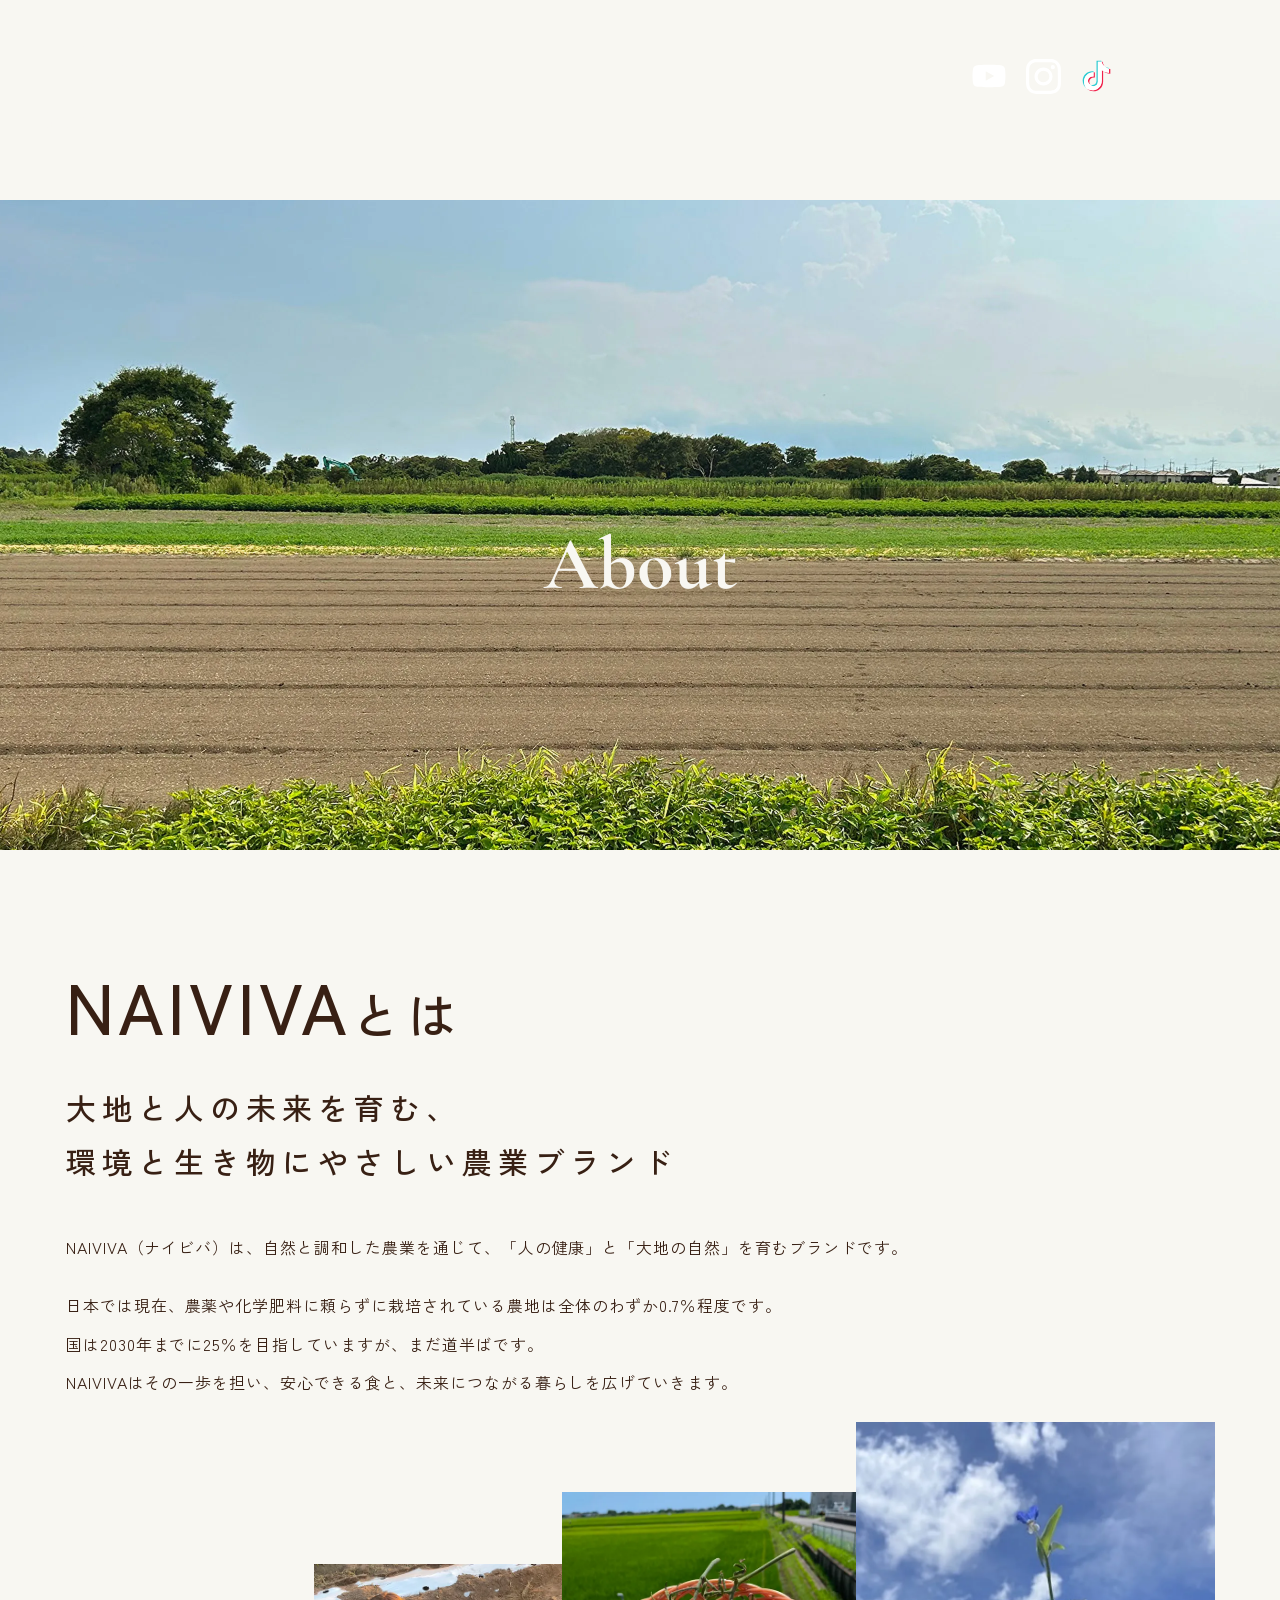
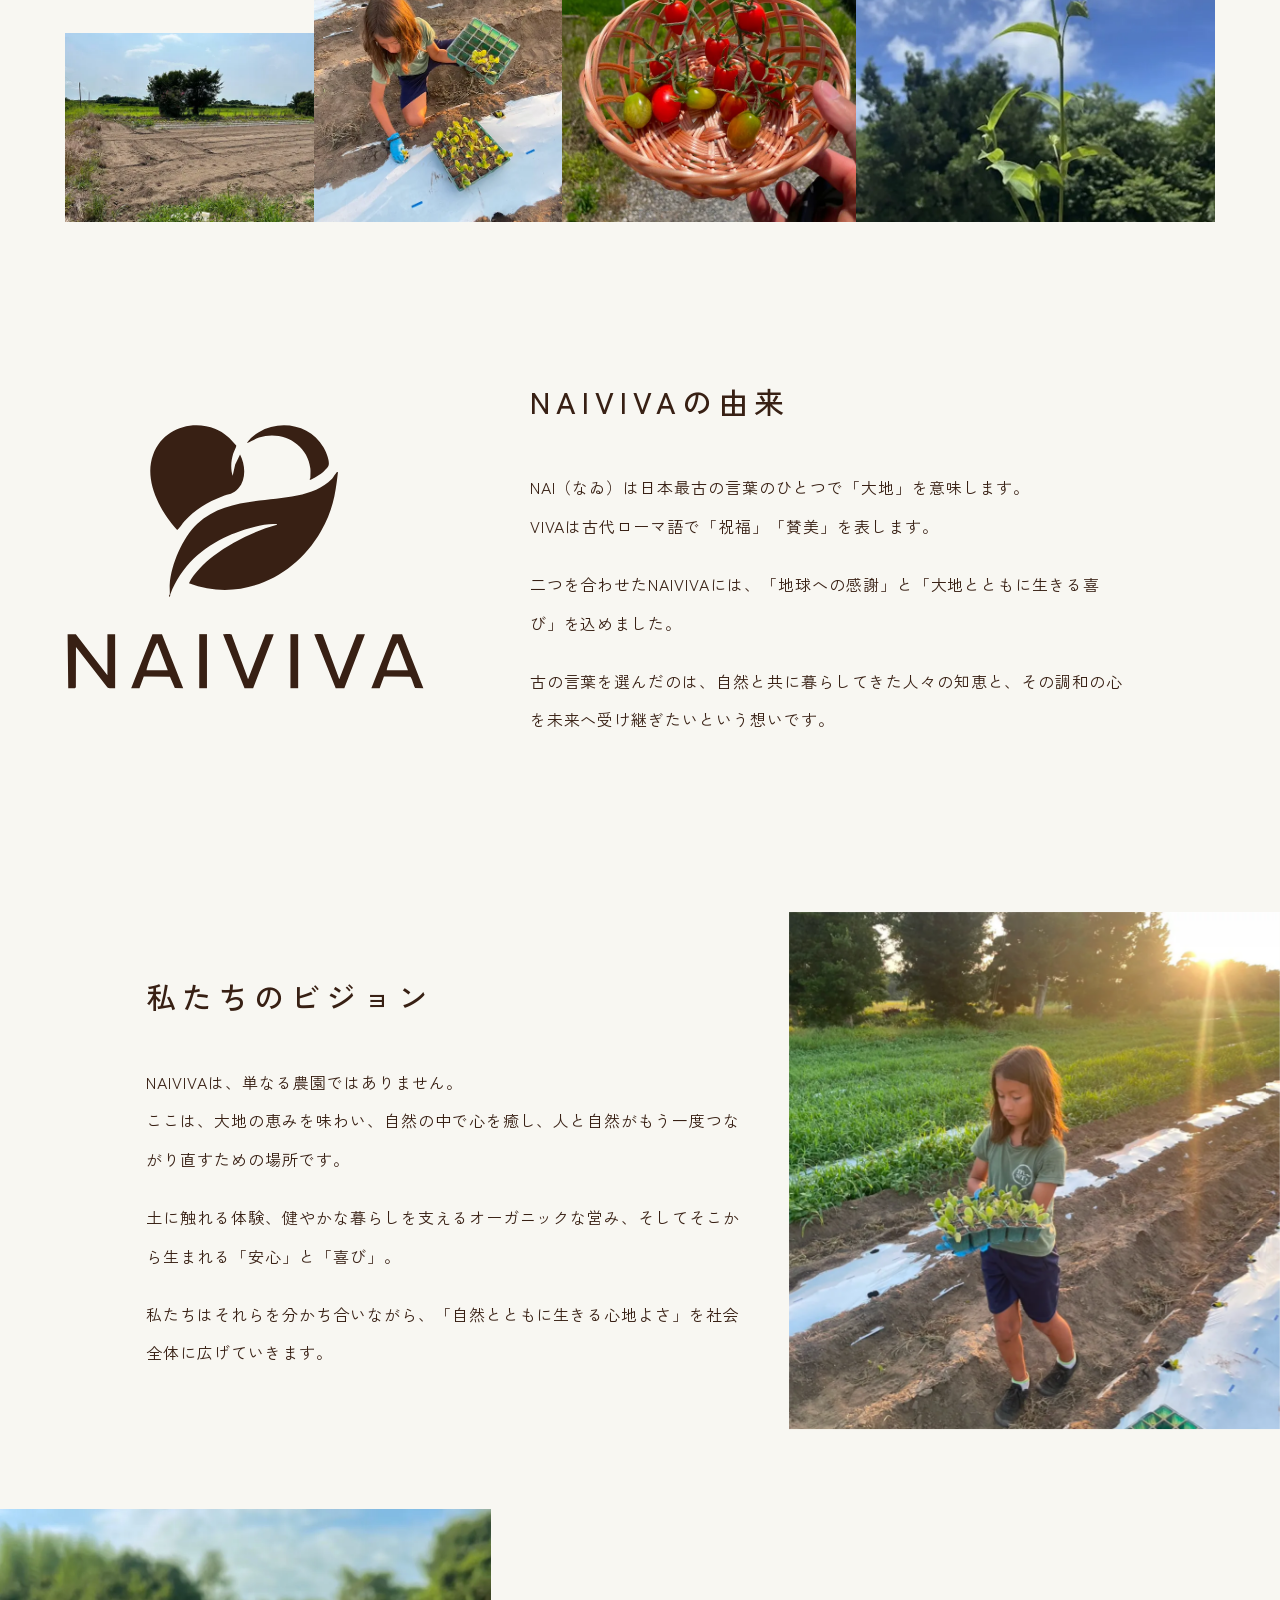
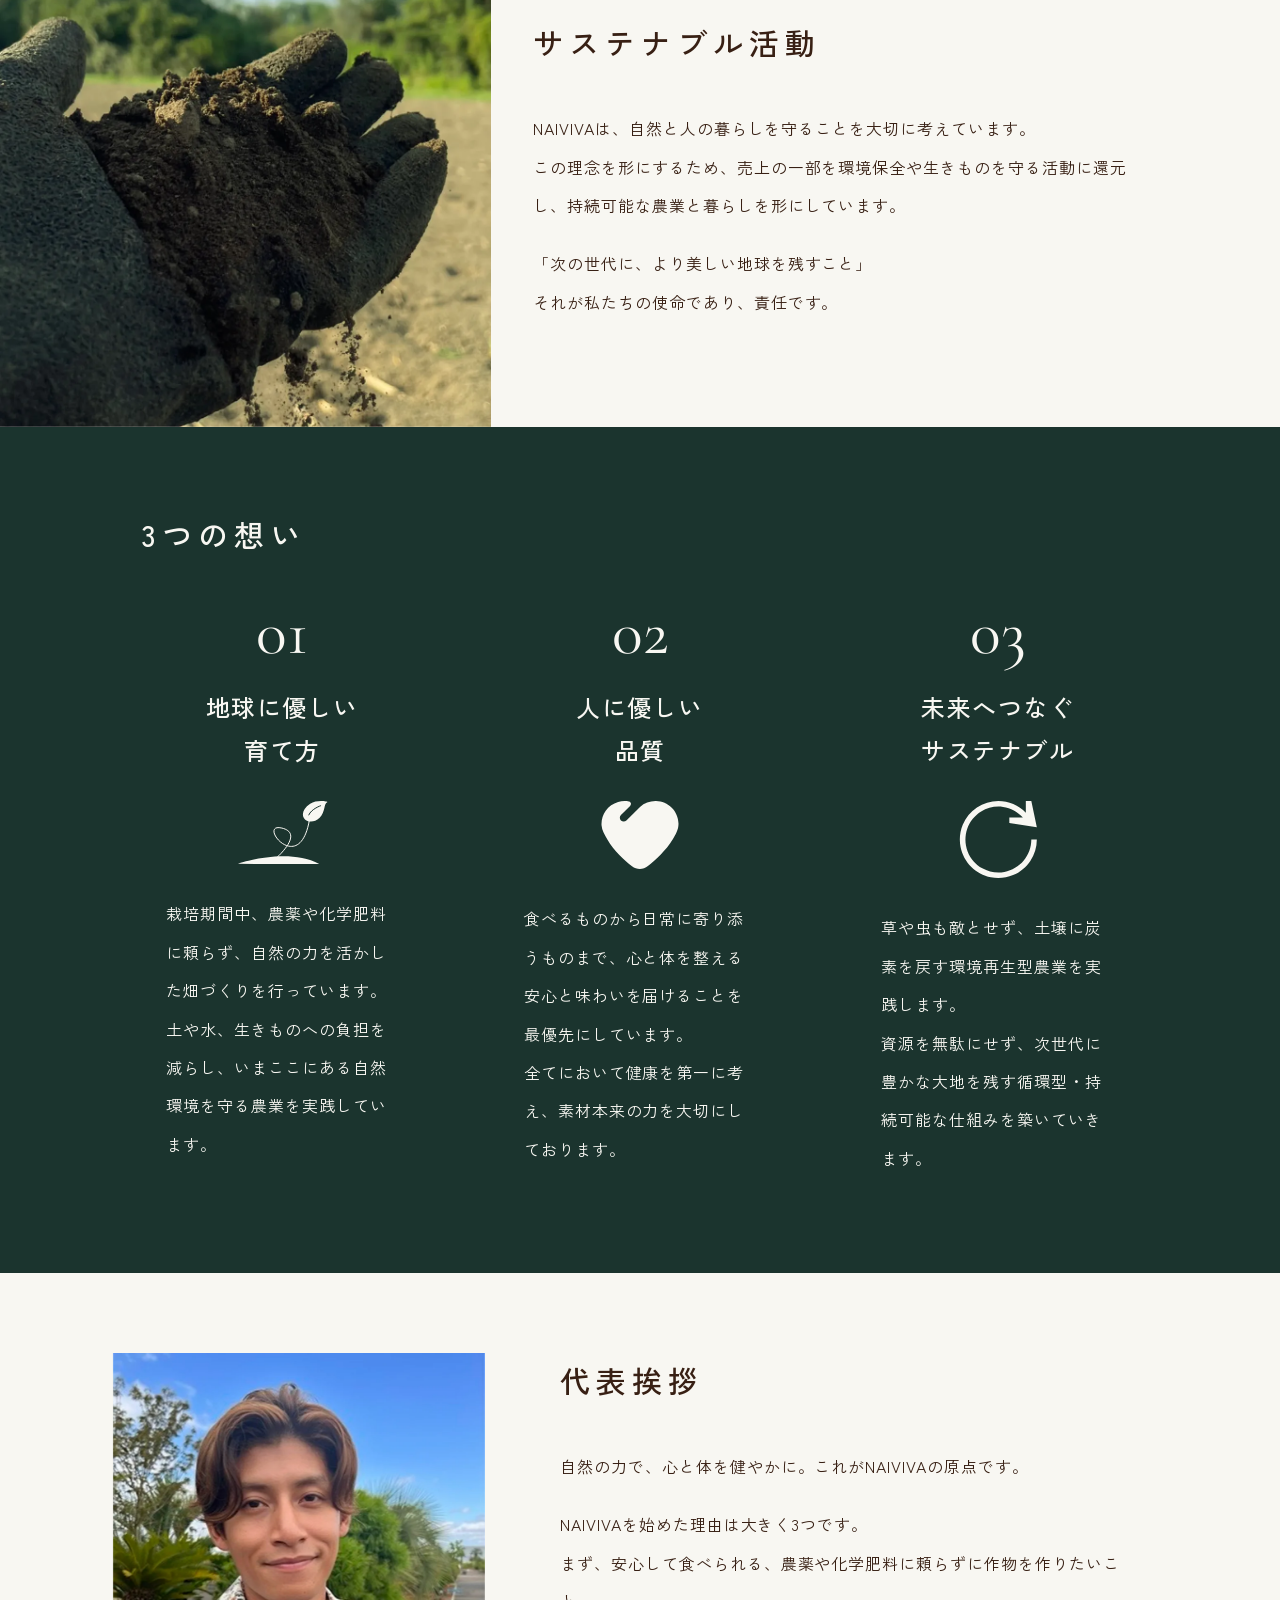
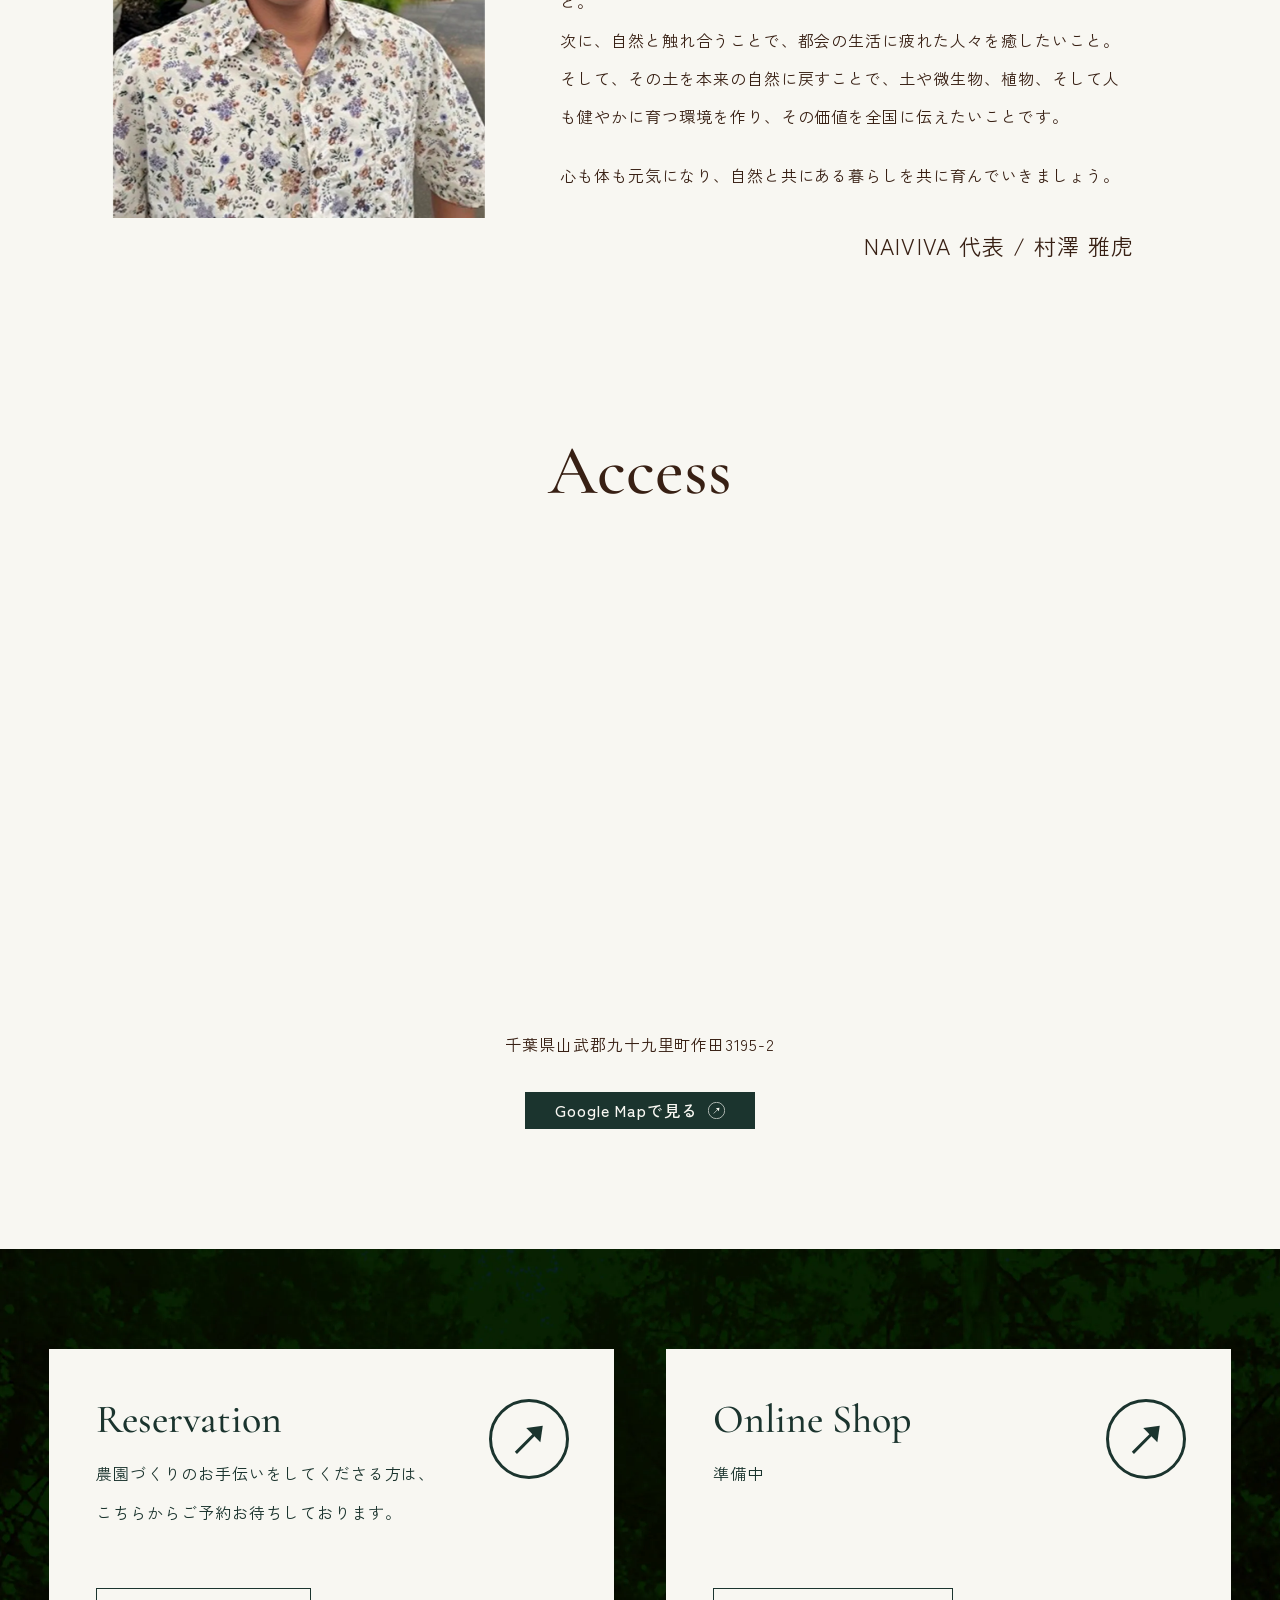
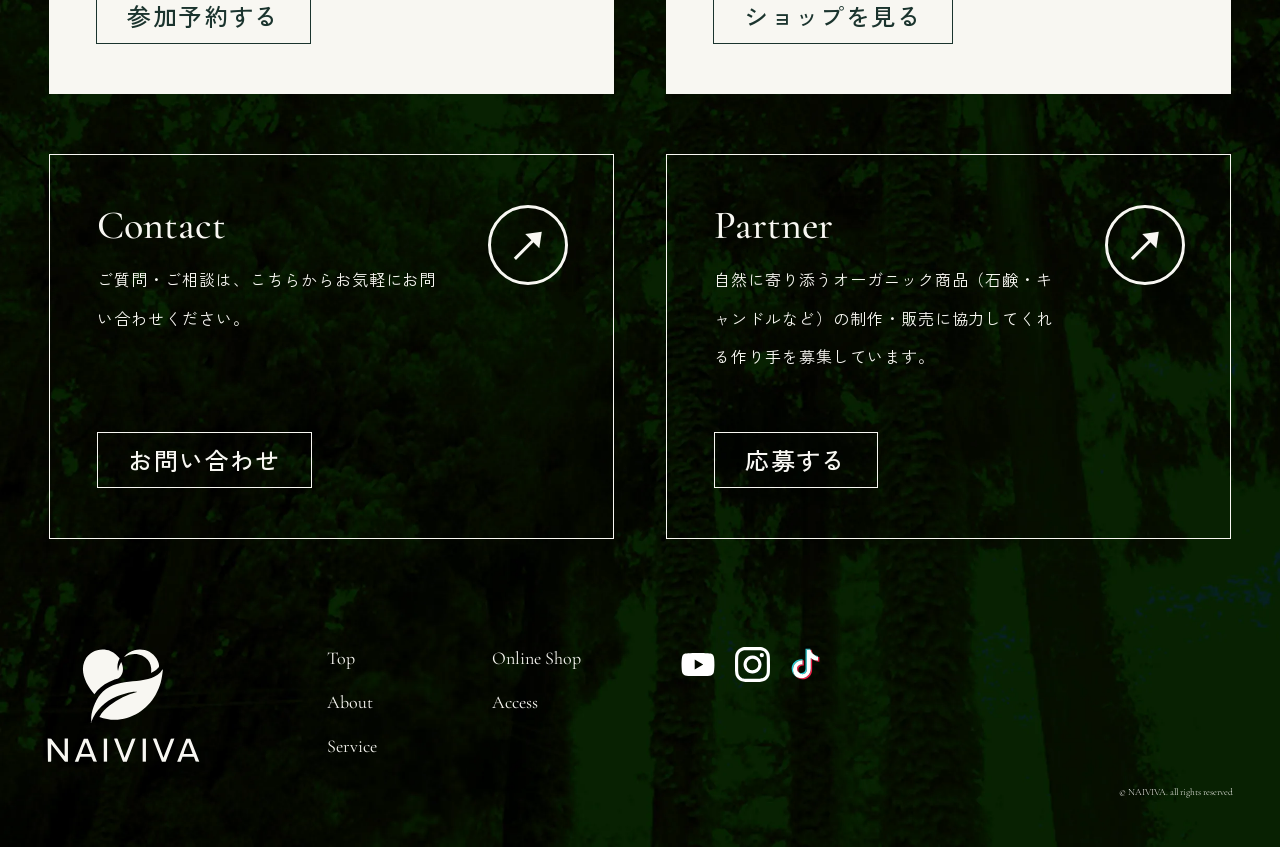
==== commit ac5b3c27: "Mofified Descriptions for All Pages" ====
--- a/about.html
+++ b/about.html
@@ -1,11 +1,11 @@
-<!DOCTYPE html>
+<!doctype html>
 <html lang="ja">
   <head>
     <meta charset="UTF-8" />
     <meta name="viewport" content="width=device-width, initial-scale=1.0" />
     <meta
       name="description"
-      content="NAIVIVA（ナイビバ）は、自然と調和した農業を通じて、「人の健康」と「大地の自然」を育むブランドです。日本では現在、無農薬で栽培されている農地は全体のわずか0.5％です。国は2030年までに25％を目指していますが、まだ道半ばです。NAIVIVAはその一歩を担い、安心できる食と、未来につながる暮らしを広げていきます。"
+      content="NAIVIVA（ナイビバ）は、自然と調和した農業を通じて、「人の健康」と「大地の自然」を育むブランドです。日本では現在、農薬や化学肥料に頼らずに栽培されている農地は全体のわずか0.7％程度です。国は2030年までに25％を目指していますが、まだ道半ばです。NAIVIVAはその一歩を担い、安心できる食と、未来につながる暮らしを広げていきます。"
     />
     <!-- ogp -->
     <meta property="og:url" content="https://naiviva.com/about.html" />
@@ -16,7 +16,7 @@
     />
     <meta
       property="og:description"
-      content="NAIVIVA（ナイビバ）は、自然と調和した農業を通じて、「人の健康」と「大地の自然」を育むブランドです。日本では現在、無農薬で栽培されている農地は全体のわずか0.5％です。国は2030年までに25％を目指していますが、まだ道半ばです。NAIVIVAはその一歩を担い、安心できる食と、未来につながる暮らしを広げていきます。"
+      content="NAIVIVA（ナイビバ）は、自然と調和した農業を通じて、「人の健康」と「大地の自然」を育むブランドです。日本では現在、農薬や化学肥料に頼らずに栽培されている農地は全体のわずか0.7％程度です。国は2030年までに25％を目指していますが、まだ道半ばです。NAIVIVAはその一歩を担い、安心できる食と、未来につながる暮らしを広げていきます。"
     />
     <meta property="og:site_name" content="NAIVIVA Official Site" />
     <!-- SNS投稿時に表示したい画像 -->
@@ -201,7 +201,7 @@
                 NAIVIVA（ナイビバ）は、自然と調和した農業を通じて、「人の健康」と「大地の自然」を育むブランドです。
               </p>
               <p class="section__description">
-                日本では現在、無農薬で栽培されている農地は全体のわずか0.5％です。<br />国は2030年までに25％を目指していますが、まだ道半ばです。<br />NAIVIVAはその一歩を担い、安心できる食と、未来につながる暮らしを広げていきます。
+                日本では現在、農薬や化学肥料に頼らずに栽培されている農地は全体のわずか0.7％程度です。<br />国は2030年までに25％を目指していますが、まだ道半ばです。<br />NAIVIVAはその一歩を担い、安心できる食と、未来につながる暮らしを広げていきます。
               </p>
             </div>
             <div class="about__picture-list fadein">
@@ -318,7 +318,7 @@
                 <img src="./assets/images/about-thought01.svg" alt="" />
                 <div class="section__description-group">
                   <p class="section__description">
-                    農薬や化学肥料に頼らず、自然の力を活かした畑づくりを行っています。<br />土や水、生きものへの負担を減らし、いまここにある自然環境を守る農業を実践しています。
+                    栽培期間中、農薬や化学肥料に頼らず、自然の力を活かした畑づくりを行っています。<br />土や水、生きものへの負担を減らし、いまここにある自然環境を守る農業を実践しています。
                   </p>
                 </div>
               </li>
@@ -361,7 +361,7 @@
                   自然の力で、心と体を健やかに。これがNAIVIVAの原点です。
                 </p>
                 <p class="section__description">
-                  NAIVIVAを始めた理由は大きく3つです。<br />まず、安心して食べられる無農薬の作物を作りたいこと。<br />次に、自然と触れ合うことで、都会の生活に疲れた人々を癒したいこと。<br />そして、農薬や化学肥料を使わず土を本来の自然に戻すことで、土や微生物、植物、そして人も健やかに育つ環境を作り、その価値を全国に伝えたいことです。
+                  NAIVIVAを始めた理由は大きく3つです。<br />まず、安心して食べられる、農薬や化学肥料に頼らずに作物を作りたいこと。<br />次に、自然と触れ合うことで、都会の生活に疲れた人々を癒したいこと。<br />そして、その土を本来の自然に戻すことで、土や微生物、植物、そして人も健やかに育つ環境を作り、その価値を全国に伝えたいことです。
                 </p>
                 <p class="section__description">
                   心も体も元気になり、自然と共にある暮らしを共に育んでいきましょう。
--- a/assets/css/common.css
+++ b/assets/css/common.css
@@ -104,14 +104,14 @@
     gap: 10px;
   }
   .sns .youtube {
+    width: 32px;
+  }
+  .sns .instagram {
     width: 25px;
-  }
-  .sns .instagram {
-    width: 18px;
     margin-top: -3px;
   }
   .sns .tiktok {
-    width: 22px;
+    width: 29px;
   }
 }
 
@@ -145,23 +145,26 @@
   height: 160px;
   margin-left: 2.94%;
 }
-
-.swiper.swiper--shop {
-  /*スライダーの幅と高さを調整*/
-  /* margin-top: 40px; */
-  margin: 0;
+.swiper-slide.swiper-slide--experience img {
+  width: auto;
+  height: 160px;
 }
 
 @media screen and (max-width: 768px) {
   .swiper.swiper--experience {
     /*スライダーの幅と高さを調整*/
     margin-top: 20px;
+    height: 100px;
   }
   .swiper-wrapper.swiper-wrapper--experience {
   }
   .swiper-slide.swiper-slide--experience {
     /*スライド要素の幅と高さを調整*/
     margin-left: 5.12%;
+    height: 100px;
+  }
+  .swiper-slide.swiper-slide--experience img {
+    height: 100px;
   }
 }
 
@@ -362,7 +365,7 @@
   }
 
   .page-hero {
-    margin-top: 83px;
+    margin-top: 92px;
     height: 294px;
   }
   .page-hero__topic {
@@ -390,28 +393,33 @@
 .header__logo {
   margin-top: 20px;
   margin-left: var(--width-section-pc);
+  width: 153px;
 }
 .header__logo img {
   display: block;
-  width: 11.25%;
-}
-
+  width: 100%;
+}
 .header__sns {
   position: absolute;
   top: 51px;
   right: 12.5%;
 }
+@media screen and (min-width: 769px) and (max-width: 1024px) {
+  .header__sns {
+    right: 16.5%;
+  }
+}
 @media screen and (max-width: 768px) {
   .header__logo {
     margin-top: 16px;
     margin-left: var(--width-section-sp);
+    width: 76px;
   }
   .header__logo img {
-    width: 12.82%;
   }
   .header__sns {
-    top: 20px;
-    right: 19.23%;
+    top: 29px;
+    right: 21.79%;
   }
 }
 
@@ -422,7 +430,7 @@
   position: fixed;
   top: 47px;
   right: var(--width-section-pc);
-  width: 5.14%;
+  width: 70px;
   cursor: pointer;
   z-index: 999;
   transform-origin: center;
@@ -606,18 +614,18 @@
 
 @media screen and (max-width: 768px) {
   .menu-btn {
-    top: 19px;
+    top: 28px;
     right: var(--width-section-sp);
-    width: 6.69%;
+    width: 40px;
   }
   .menu-btn .menu-btn--before,
   .menu-btn .menu-btn--after {
     height: 2px;
-    margin: 7px 0;
+    margin: 10px 0;
   }
   /* active有効化時 */
   .menu-btn.active .menu-btn--after {
-    margin-top: -10px;
+    margin-top: -12px;
   }
 
   .header__menu {
@@ -643,6 +651,7 @@
     margin-right: 0;
     margin-left: 0;
     width: 100%;
+    min-width: auto;
   }
   .header__nav {
     flex-direction: column;
@@ -670,7 +679,6 @@
     font-size: 2.6rem;
     font-weight: 500;
     line-height: 1;
-
     font-size: 2rem;
   }
 }
@@ -720,7 +728,6 @@
   background-repeat: no-repeat;
   background-size: cover;
   background-position: left center;
-  /* background-position: left; */
   margin-top: 120px;
   padding-top: 100px;
 }
